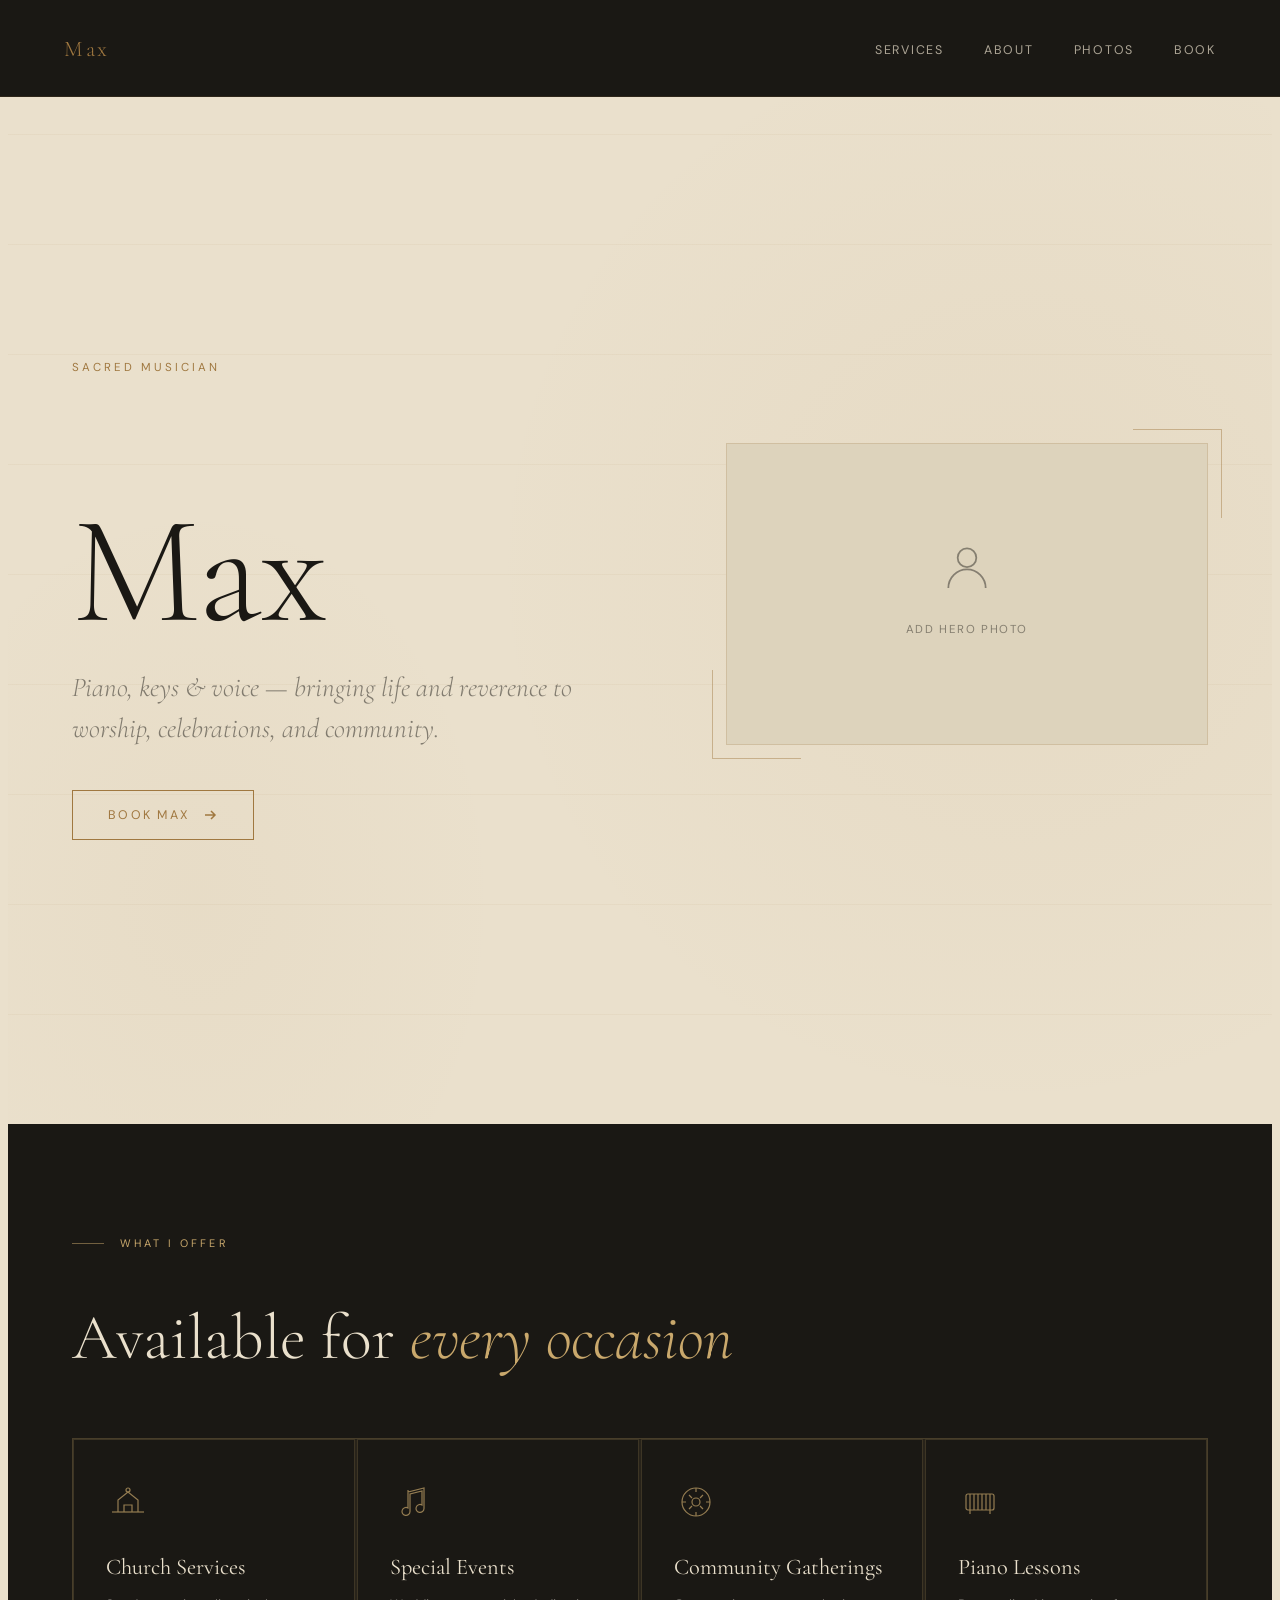
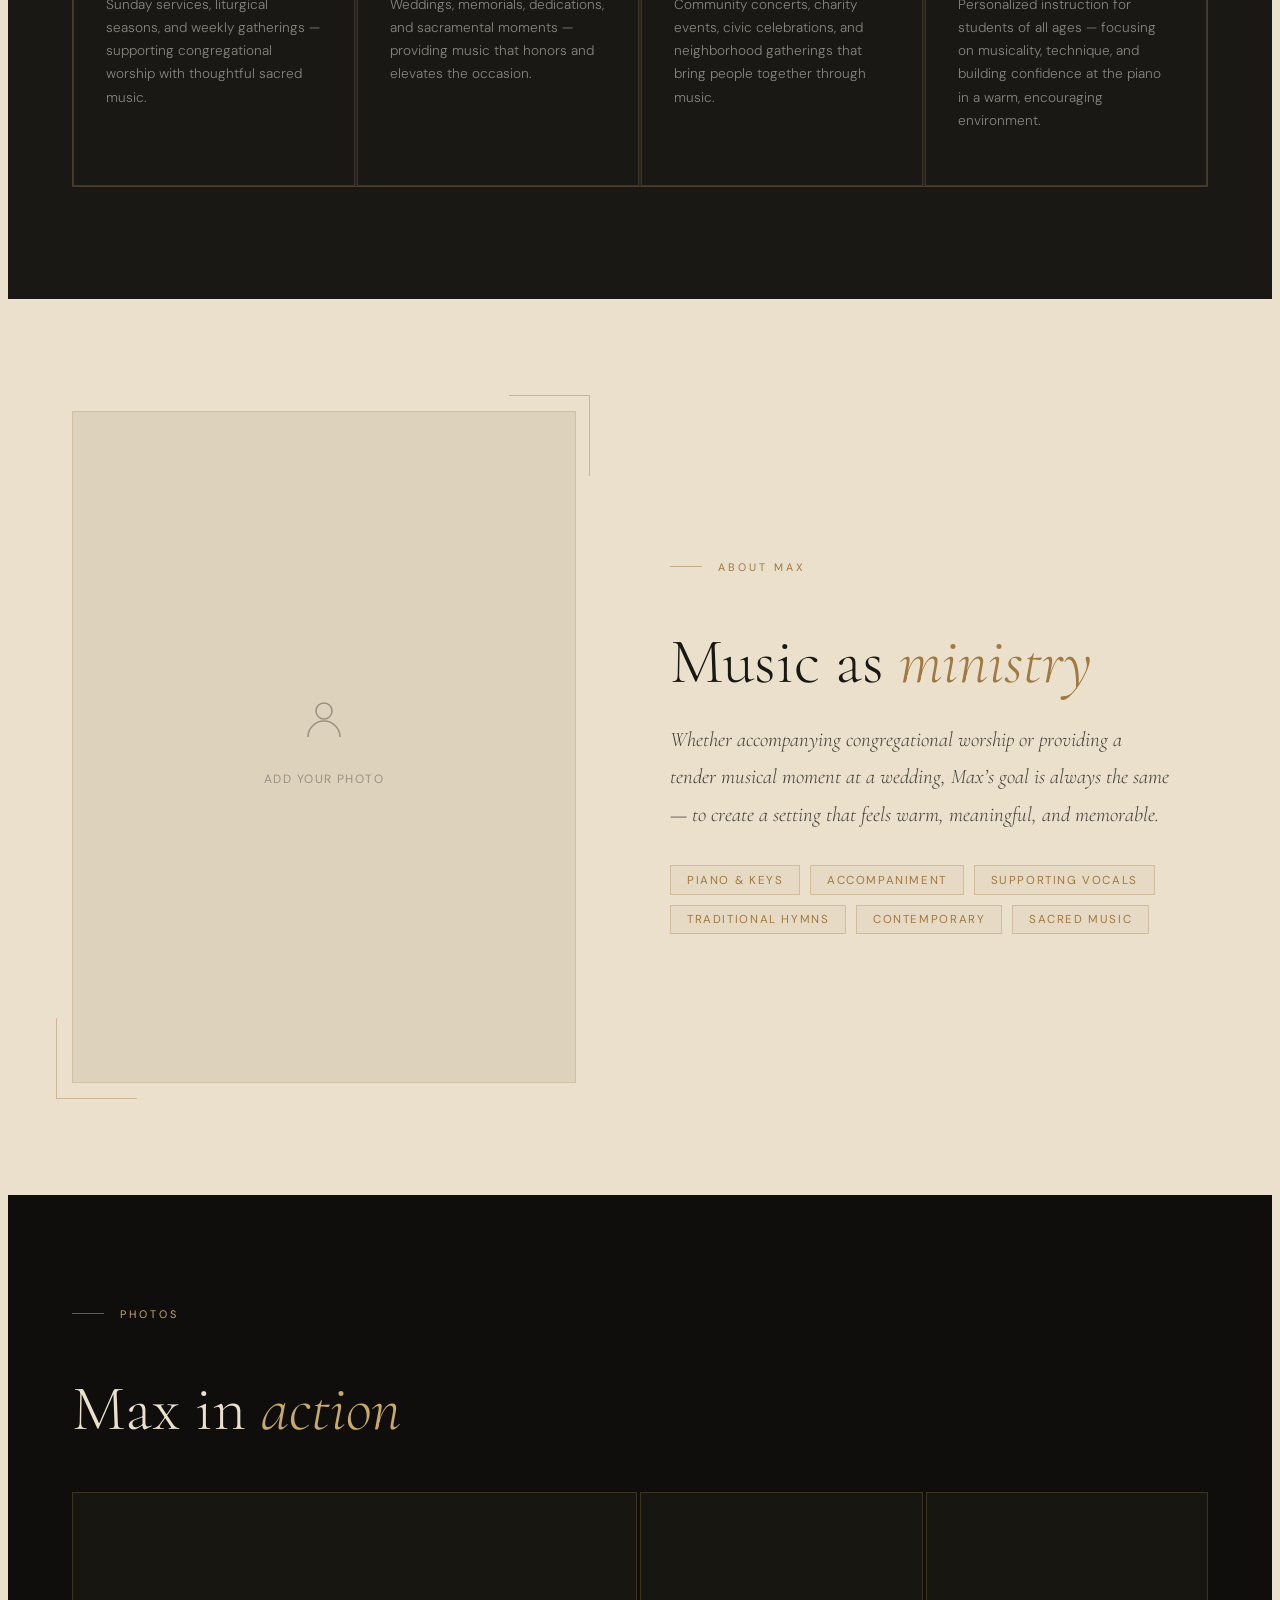
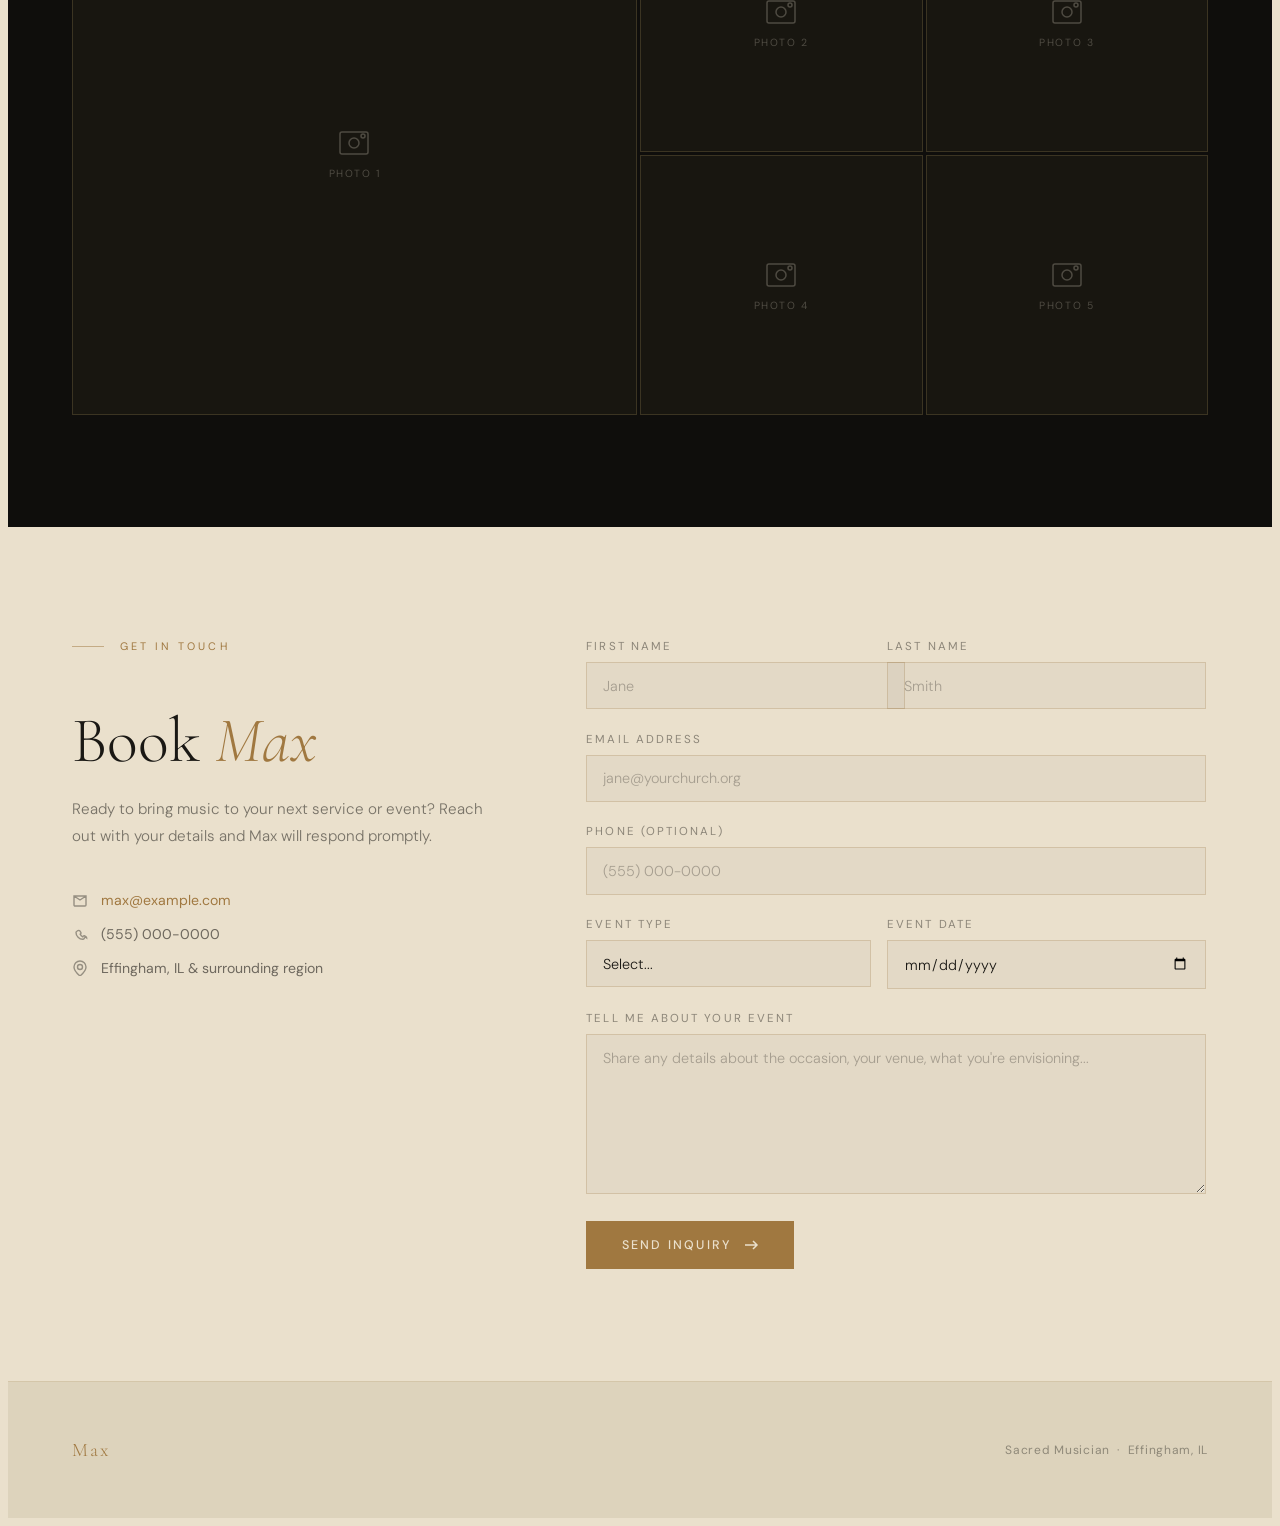
==== index.html @ 494a691d "Added the Piano Lessons section" ====
<!DOCTYPE html>
<html lang="en">
<head>
<meta charset="UTF-8">
<meta name="viewport" content="width=device-width, initial-scale=1.0">
<title>Max — Sacred Musician</title>
<link href="https://fonts.googleapis.com/css2?family=Cormorant+Garamond:ital,wght@0,300;0,400;0,600;1,300;1,400&family=DM+Sans:wght@300;400;500;700&display=swap" rel="stylesheet">
<link rel="stylesheet" href="style.css">
</head>
<body>

<nav>
  <div class="nav-inner">
    <a href="#hero" class="nav-logo">Max</a>

    <button class="nav-toggle" aria-label="Open menu" aria-expanded="false" aria-controls="mobile-menu">
      <span></span>
      <span></span>
      <span></span>
    </button>

    <ul class="nav-links">
      <li><a href="#services">Services</a></li>
      <li><a href="#about">About</a></li>
      <li><a href="#gallery">Photos</a></li>
      <li><a href="#contact">Book</a></li>
    </ul>

    <div class="mobile-menu" id="mobile-menu">
      <a href="#services">Services</a>
      <a href="#about">About</a>
      <a href="#gallery">Photos</a>
      <a href="#contact">Book</a>
    </div>
  </div>
</nav>

<section class="hero" id="hero">
  <div class="hero-bg"></div>
  <div class="hero-lines"></div>

  <div class="hero-inner">
    <div class="hero-content">
      <p class="hero-eyebrow">Sacred Musician</p>
      <h1 class="hero-name">Max</h1>
      <p class="hero-tagline">
        Piano, keys &amp; voice — bringing life and reverence to worship,
        celebrations, and community.
      </p>
      <a href="#contact" class="hero-cta">
        Book Max
        <svg width="16" height="16" viewBox="0 0 16 16" fill="none" stroke="currentColor" stroke-width="1.5">
          <path d="M3 8h10M9 4l4 4-4 4"/>
        </svg>
      </a>
    </div>

    <div class="hero-media">
      <div class="hero-photo-wrap">
        <div class="hero-photo">
          <!-- Replace with real image -->
          <!-- <img src="images/max-hero.jpg" alt="Max performing at piano"> -->
          <div class="hero-photo-placeholder">
            <svg viewBox="0 0 48 48" fill="none" stroke-width="1.5">
              <circle cx="24" cy="16" r="8"/>
              <path d="M8 42c0-8.837 7.163-16 16-16s16 7.163 16 16"/>
            </svg>
            <p>Add hero photo</p>
          </div>
        </div>
        <div class="hero-photo-accent"></div>
        <div class="hero-photo-accent-2"></div>
      </div>
    </div>
  </div>
</section>

<section class="services" id="services">
  <div class="section-label">What I Offer</div>
  <h2 class="section-title">Available for <em>every occasion</em></h2>
  <div class="services-grid">

    <div class="service-card">
      <svg class="service-icon" viewBox="0 0 44 44" fill="none" stroke="#C9A86C" stroke-width="1.2">
        <path d="M12 32V20l10-8 10 8v12"/>
        <path d="M18 32v-7h8v7"/>
        <path d="M6 32h32"/>
        <circle cx="22" cy="10" r="2"/>
      </svg>
      <div class="service-name">Church Services</div>
      <p class="service-desc">Sunday services, liturgical seasons, and weekly gatherings — supporting congregational worship with thoughtful sacred music.</p>
    </div>

    <div class="service-card">
      <svg class="service-icon" viewBox="0 0 44 44" fill="none" stroke="#C9A86C" stroke-width="1.2">
        <path d="M18 10v18a4 4 0 1 0 2 3.5V14l12-3v14a4 4 0 1 0 2 3.5V8l-16 4z"/>
      </svg>
      <div class="service-name">Special Events</div>
      <p class="service-desc">Weddings, memorials, dedications, and sacramental moments — providing music that honors and elevates the occasion.</p>
    </div>

    <div class="service-card">
      <svg class="service-icon" viewBox="0 0 44 44" fill="none" stroke="#C9A86C" stroke-width="1.2">
        <circle cx="22" cy="22" r="14"/>
        <path d="M22 8v4M22 32v4M8 22h4M32 22h4"/>
        <path d="M15 15l3 3M26 26l3 3M15 29l3-3M26 18l3-3"/>
        <circle cx="22" cy="22" r="4"/>
      </svg>
      <div class="service-name">Community Gatherings</div>
      <p class="service-desc">Community concerts, charity events, civic celebrations, and neighborhood gatherings that bring people together through music.</p>
    </div>

    <div class="service-card">
  <svg class="service-icon" viewBox="0 0 44 44" fill="none" stroke="#C9A86C" stroke-width="1.2">
    <!-- Piano body -->
    <rect x="8" y="14" width="28" height="16" rx="2"/>
    
    <!-- Keys -->
    <path d="M12 14v16M16 14v16M20 14v16M24 14v16M28 14v16M32 14v16"/>
    
    <!-- Legs -->
    <path d="M12 30v4M32 30v4"/>
  </svg>
  <div class="service-name">Piano Lessons</div>
  <p class="service-desc">
    Personalized instruction for students of all ages — focusing on musicality, technique, and building confidence at the piano in a warm, encouraging environment.
  </p>
</div>

  </div>
</section>

<section class="about" id="about">
  <div class="about-inner">
    <div class="about-photo-wrap">
      <div class="about-photo">
        <!-- <img src="images/max-about.jpg" alt="Max performing"> -->
        <div class="about-photo-placeholder">
          <svg viewBox="0 0 48 48" fill="none" stroke="currentColor" stroke-width="1.5">
            <circle cx="24" cy="16" r="8"/>
            <path d="M8 42c0-8.837 7.163-16 16-16s16 7.163 16 16"/>
          </svg>
          <p>Add your photo</p>
        </div>
      </div>
      <div class="about-accent"></div>
      <div class="about-accent-2"></div>
    </div>

    <div class="about-text">
      <div class="section-label">About Max</div>
      <h2 class="section-title">Music as <em>ministry</em></h2>
      <!-- <p>Whether accompanying congregational worship or providing a tender musical moment at a wedding, Max’s goal is always the same: to create a setting that feels warm, meaningful, and memorable.</p> -->
      <p>Whether accompanying congregational worship or providing a tender musical moment at a wedding, Max’s goal is always the same — to create a setting that feels warm, meaningful, and memorable.</p>

      <div class="skills-list">
        <span class="skill-tag">Piano &amp; Keys</span>
        <span class="skill-tag">Accompaniment</span>
        <span class="skill-tag">Supporting Vocals</span>
        <span class="skill-tag">Traditional Hymns</span>
        <span class="skill-tag">Contemporary</span>
        <span class="skill-tag">Sacred Music</span>
      </div>
    </div>
  </div>
</section>

<section class="gallery" id="gallery">
  <div class="section-label">Photos</div>
  <h2 class="section-title">Max in <em>action</em></h2>

  <div class="gallery-grid">
    <div class="gallery-item">
      <div class="gallery-placeholder">
        <svg viewBox="0 0 32 32" fill="none" stroke="currentColor" stroke-width="1.5">
          <rect x="2" y="5" width="28" height="22" rx="2"/>
          <circle cx="16" cy="16" r="5"/>
          <circle cx="25" cy="9" r="2"/>
        </svg>
        <span>Photo 1</span>
      </div>
    </div>

    <div class="gallery-item">
      <div class="gallery-placeholder">
        <svg viewBox="0 0 32 32" fill="none" stroke="currentColor" stroke-width="1.5">
          <rect x="2" y="5" width="28" height="22" rx="2"/>
          <circle cx="16" cy="16" r="5"/>
          <circle cx="25" cy="9" r="2"/>
        </svg>
        <span>Photo 2</span>
      </div>
    </div>

    <div class="gallery-item">
      <div class="gallery-placeholder">
        <svg viewBox="0 0 32 32" fill="none" stroke="currentColor" stroke-width="1.5">
          <rect x="2" y="5" width="28" height="22" rx="2"/>
          <circle cx="16" cy="16" r="5"/>
          <circle cx="25" cy="9" r="2"/>
        </svg>
        <span>Photo 3</span>
      </div>
    </div>

    <div class="gallery-item">
      <div class="gallery-placeholder">
        <svg viewBox="0 0 32 32" fill="none" stroke="currentColor" stroke-width="1.5">
          <rect x="2" y="5" width="28" height="22" rx="2"/>
          <circle cx="16" cy="16" r="5"/>
          <circle cx="25" cy="9" r="2"/>
        </svg>
        <span>Photo 4</span>
      </div>
    </div>

    <div class="gallery-item">
      <div class="gallery-placeholder">
        <svg viewBox="0 0 32 32" fill="none" stroke="currentColor" stroke-width="1.5">
          <rect x="2" y="5" width="28" height="22" rx="2"/>
          <circle cx="16" cy="16" r="5"/>
          <circle cx="25" cy="9" r="2"/>
        </svg>
        <span>Photo 5</span>
      </div>
    </div>
  </div>
</section>

<section class="contact" id="contact">
  <div class="contact-inner">
    <div class="contact-info">
      <div class="section-label">Get in Touch</div>
      <h2 class="section-title">Book <em>Max</em></h2>
      <p>Ready to bring music to your next service or event? Reach out with your details and Max will respond promptly.</p>

      <div class="contact-detail">
        <svg width="16" height="16" viewBox="0 0 16 16" fill="none" stroke="currentColor" stroke-width="1.4">
          <path d="M2 4l6 4 6-4M2 4h12v9a1 1 0 0 1-1 1H3a1 1 0 0 1-1-1V4z"/>
        </svg>
        <a href="mailto:max@example.com">max@example.com</a>
      </div>

      <div class="contact-detail">
        <svg width="16" height="16" viewBox="0 0 16 16" fill="none" stroke="currentColor" stroke-width="1.4">
          <path d="M13 10.5c0 .3-.07.6-.22.87l-.7 1.17a1.5 1.5 0 0 1-1.17.76c-3.54.2-7.07-3.33-6.87-6.87a1.5 1.5 0 0 1 .76-1.17l1.17-.7c.27-.15.57-.22.87-.22.4 0 .77.2 1 .53l1 1.5c.26.39.26.9 0 1.29L8.2 8.2c.5 1 1.6 2.1 2.6 2.6l.55-.65c.39-.46.9-.46 1.29-.2l1.5 1c.33.23.53.6.53 1v.05z"/>
        </svg>
        <span>(555) 000-0000</span>
      </div>

      <div class="contact-detail">
        <svg width="16" height="16" viewBox="0 0 16 16" fill="none" stroke="currentColor" stroke-width="1.4">
          <circle cx="8" cy="7" r="2.5"/>
          <path d="M8 1a6 6 0 0 1 6 6c0 4-6 9-6 9S2 11 2 7a6 6 0 0 1 6-6z"/>
        </svg>
        <span>Effingham, IL &amp; surrounding region</span>
      </div>
    </div>

    <form id="booking-form">
      <div class="form-row">
        <div class="form-group">
          <label for="fname">First name</label>
          <input type="text" id="fname" placeholder="Jane" required>
        </div>
        <div class="form-group">
          <label for="lname">Last name</label>
          <input type="text" id="lname" placeholder="Smith" required>
        </div>
      </div>

      <div class="form-group">
        <label for="email">Email address</label>
        <input type="email" id="email" placeholder="jane@yourchurch.org" required>
      </div>

      <div class="form-group">
        <label for="phone">Phone (optional)</label>
        <input type="tel" id="phone" placeholder="(555) 000-0000">
      </div>

      <div class="form-row">
        <div class="form-group">
          <label for="event-type">Event type</label>
          <select id="event-type">
            <option value="">Select...</option>
            <option>Church Service</option>
            <option>Wedding</option>
            <option>Memorial / Funeral</option>
            <option>Community Gathering</option>
            <option>Other</option>
          </select>
        </div>

        <div class="form-group">
          <label for="event-date">Event date</label>
          <input type="date" id="event-date">
        </div>
      </div>

      <div class="form-group">
        <label for="message">Tell me about your event</label>
        <textarea id="message" placeholder="Share any details about the occasion, your venue, what you're envisioning..."></textarea>
      </div>

      <button type="submit" class="form-submit">
        Send Inquiry
        <svg width="16" height="16" viewBox="0 0 16 16" fill="none" stroke="currentColor" stroke-width="1.5">
          <path d="M2 8h12M10 4l4 4-4 4"/>
        </svg>
      </button>

      <p id="form-success">✓ Your message was sent. Max will be in touch soon!</p>
    </form>
  </div>
</section>

<footer>
  <div class="footer-logo">Max</div>
  <p class="footer-copy">Sacred Musician &nbsp;·&nbsp; Effingham, IL</p>
</footer>

<script>
  const nav = document.querySelector('nav');
  const navToggle = document.querySelector('.nav-toggle');
  const mobileLinks = document.querySelectorAll('.mobile-menu a');

  navToggle.addEventListener('click', () => {
    nav.classList.toggle('menu-open');
    const expanded = nav.classList.contains('menu-open');
    navToggle.setAttribute('aria-expanded', expanded ? 'true' : 'false');
  });

  mobileLinks.forEach(link => {
    link.addEventListener('click', () => {
      nav.classList.remove('menu-open');
      navToggle.setAttribute('aria-expanded', 'false');
    });
  });

  document.addEventListener('click', (e) => {
    if (!nav.contains(e.target)) {
      nav.classList.remove('menu-open');
      navToggle.setAttribute('aria-expanded', 'false');
    }
  });

  document.getElementById('booking-form').addEventListener('submit', function(e) {
    e.preventDefault();
    document.getElementById('form-success').style.display = 'block';
    this.reset();
    setTimeout(() => {
      document.getElementById('form-success').style.display = 'none';
    }, 5000);
  });
</script>

</body>
</html>
---- style.css ----
<style>
  *, *::before, *::after { margin: 0; padding: 0; box-sizing: border-box; }

  :root {
    --cream: #EDE5D4;
    --warm-white: #EAE0CC;
    --charcoal: #1A1814;
    --deep: #0F0E0C;
    --gold: #C9A86C;
    --gold-dark: #A07840;
    --gold-light: #E4C98A;
    --muted: #6B6560;
    --border: rgba(201, 168, 108, 0.2);
    --font-serif: 'Cormorant Garamond', Georgia, serif;
    --font-sans: 'DM Sans', sans-serif;
  }

  html { scroll-behavior: smooth; }

  body {
    font-family: var(--font-sans);
    background: var(--warm-white);
    color: var(--charcoal);
    overflow-x: hidden;
  }

  img {
    display: block;
    max-width: 100%;
  }

  a {
    color: inherit;
  }

  /* ── NAV ── */
  nav {
    position: fixed;
    top: 0;
    left: 0;
    right: 0;
    z-index: 1000;
    background: var(--charcoal);
    backdrop-filter: blur(12px);
    border-bottom: 1px solid rgba(160,120,64,0.15);
  }

  .nav-inner {
    display: flex;
    justify-content: space-between;
    align-items: center;
    padding: 1.35rem 4rem;
    position: relative;
  }

  .nav-logo {
    font-family: var(--font-serif);
    font-size: 1.4rem;
    font-weight: 300;
    letter-spacing: 0.12em;
    color: var(--gold-dark);
    text-decoration: none;
  }

  .nav-links {
    display: flex;
    gap: 2.5rem;
    list-style: none;
  }

  .nav-links a {
    font-size: 0.78rem;
    font-weight: 400;
    letter-spacing: 0.14em;
    text-transform: uppercase;
    color: var(--warm-white);
    text-decoration: none;
    opacity: 0.7;
    transition: opacity 0.2s, color 0.2s;
  }

  .nav-links a:hover {
    opacity: 1;
    color: var(--gold-dark);
  }

  .nav-toggle {
    display: none;
    width: 46px;
    height: 46px;
    border: 1px solid rgba(160,120,64,0.25);
    background: transparent;
    cursor: pointer;
    align-items: center;
    justify-content: center;
    flex-direction: column;
    gap: 5px;
    padding: 0;
  }

  .nav-toggle span {
    display: block;
    width: 18px;
    height: 1.5px;
    background: var(--warm-white);
    transition: transform 0.25s ease, opacity 0.25s ease;
  }

  .mobile-menu {
    display: none;
    position: absolute;
    top: 100%;
    right: 4rem;
    min-width: 220px;
    background: var(--charcoal);
    border: 1px solid rgba(160,120,64,0.18);
    padding: 0.75rem 0;
    box-shadow: 0 20px 40px rgba(0,0,0,0.18);
  }

  .mobile-menu a {
    display: block;
    padding: 0.95rem 1.25rem;
    font-size: 0.78rem;
    letter-spacing: 0.14em;
    text-transform: uppercase;
    text-decoration: none;
    color: var(--warm-white);
    opacity: 0.82;
    transition: background 0.2s, color 0.2s, opacity 0.2s;
  }

  .mobile-menu a:hover {
    background: rgba(160,120,64,0.08);
    color: var(--gold-dark);
    opacity: 1;
  }

  nav.menu-open .mobile-menu {
    display: block;
  }

  nav.menu-open .nav-toggle span:nth-child(1) {
    transform: translateY(6.5px) rotate(45deg);
  }

  nav.menu-open .nav-toggle span:nth-child(2) {
    opacity: 0;
  }

  nav.menu-open .nav-toggle span:nth-child(3) {
    transform: translateY(-6.5px) rotate(-45deg);
  }

  /* ── HERO ── */
  .hero {
    min-height: 100vh;
    display: flex;
    align-items: center;
    padding: 8.5rem 4rem 5rem;
    position: relative;
    overflow: hidden;
    background: var(--warm-white);
  }

  .hero-bg {
    position: absolute;
    inset: 0;
    background:
      radial-gradient(ellipse 60% 70% at 80% 50%, rgba(160,120,64,0.06) 0%, transparent 70%),
      radial-gradient(ellipse 40% 60% at 15% 80%, rgba(160,120,64,0.04) 0%, transparent 60%);
  }

  .hero-lines {
    position: absolute;
    inset: 0;
    background-image: repeating-linear-gradient(
      0deg,
      transparent,
      transparent 109px,
      rgba(160,120,64,0.06) 109px,
      rgba(160,120,64,0.06) 110px
    );
    pointer-events: none;
  }

  .hero-inner {
    position: relative;
    z-index: 2;
    width: 100%;
    display: grid;
    grid-template-columns: minmax(0, 1.1fr) minmax(420px, 0.9fr);
    gap: 4rem;
    align-items: center;
  }

  .hero-content {
    max-width: 760px;
  }

  .hero-media {
    display: flex;
    justify-content: flex-end;
  }

  .hero-eyebrow {
    font-family: var(--font-sans);
    font-size: 0.72rem;
    letter-spacing: 0.26em;
    text-transform: uppercase;
    color: var(--gold-dark);
    margin-bottom: 1.8rem;
    opacity: 0;
    animation: fadeUp 0.8s ease 0.2s forwards;
  }

  .hero-name {
    font-family: var(--font-serif);
    font-size: clamp(5rem, 12vw, 11rem);
    font-weight: 300;
    line-height: 0.9;
    letter-spacing: -0.01em;
    color: var(--charcoal);
    margin-bottom: 1.5rem;
    opacity: 0;
    animation: fadeUp 0.9s ease 0.35s forwards;
  }

  .hero-tagline {
    font-family: var(--font-serif);
    font-size: clamp(1.1rem, 2.5vw, 1.7rem);
    font-weight: 300;
    font-style: italic;
    color: rgba(26, 24, 20, 0.5);
    max-width: 560px;
    line-height: 1.5;
    margin-bottom: 2.5rem;
    opacity: 0;
    animation: fadeUp 0.9s ease 0.5s forwards;
  }

  .hero-cta {
    display: inline-flex;
    align-items: center;
    gap: 0.75rem;
    padding: 1rem 2.2rem;
    border: 1px solid var(--gold-dark);
    color: var(--gold-dark);
    text-decoration: none;
    font-size: 0.78rem;
    letter-spacing: 0.18em;
    text-transform: uppercase;
    font-weight: 400;
    transition: background 0.3s, color 0.3s;
    opacity: 0;
    animation: fadeUp 0.9s ease 0.65s forwards;
  }

  .hero-cta:hover {
    background: var(--gold-dark);
    color: var(--warm-white);
  }

  .hero-cta svg {
    transition: transform 0.3s;
  }

  .hero-cta:hover svg {
    transform: translateX(4px);
  }

  .hero-photo-wrap {
    width: 100%;
    max-width: 560px;
    position: relative;
  }

  .hero-photo {
    aspect-ratio: 16 / 10;
    background: #DDD3BC;
    border: 1px solid rgba(160,120,64,0.22);
    overflow: hidden;
    position: relative;
  }

  .hero-photo img {
    width: 100%;
    height: 100%;
    object-fit: cover;
  }

  .hero-photo-placeholder {
    width: 100%;
    height: 100%;
    display: flex;
    flex-direction: column;
    align-items: center;
    justify-content: center;
    gap: 1rem;
    color: rgba(26,24,20,0.45);
  }

  .hero-photo-placeholder svg {
    width: 56px;
    height: 56px;
    stroke: currentColor;
  }

  .hero-photo-placeholder p {
    font-size: 0.72rem;
    letter-spacing: 0.14em;
    text-transform: uppercase;
  }

  .hero-photo-accent {
    position: absolute;
    top: -14px;
    right: -14px;
    width: 88px;
    height: 88px;
    border-top: 1px solid var(--gold-dark);
    border-right: 1px solid var(--gold-dark);
    opacity: 0.45;
  }

  .hero-photo-accent-2 {
    position: absolute;
    bottom: -14px;
    left: -14px;
    width: 88px;
    height: 88px;
    border-bottom: 1px solid var(--gold-dark);
    border-left: 1px solid var(--gold-dark);
    opacity: 0.45;
  }

  /* ── SECTION SHARED ── */
  section {
    padding: 7rem 4rem;
  }

  .section-label {
    font-size: 0.68rem;
    letter-spacing: 0.28em;
    text-transform: uppercase;
    color: var(--gold);
    margin-bottom: 1.2rem;
    display: flex;
    align-items: center;
    gap: 1rem;
  }

  .section-label::before {
    content: '';
    display: block;
    width: 32px;
    height: 1px;
    background: var(--gold);
    opacity: 0.5;
  }

  .section-title {
    font-family: var(--font-serif);
    font-size: clamp(2.4rem, 5vw, 4rem);
    font-weight: 300;
    line-height: 1.1;
    color: var(--warm-white);
    margin-bottom: 1.5rem;
  }

  .section-title em {
    font-style: italic;
    color: var(--gold);
  }

  /* ── SERVICES ── */
  .services {
    background: var(--charcoal);
  }

  .services .section-label { color: var(--gold); }
  .services .section-label::before { background: var(--gold); }
  .services .section-title { color: var(--warm-white); }
  .services .section-title em { color: var(--gold); }

  .services-grid {
    display: grid;
    grid-template-columns: repeat(auto-fit, minmax(220px, 1fr));
    gap: 1.5px;
    margin-top: 4rem;
    border: 1.5px solid var(--border);
    background: rgba(201,168,108,0.08);
  }

  .service-card {
    padding: 2.5rem 2rem;
    background: var(--charcoal);
    border: 1.5px solid var(--border);
    position: relative;
    overflow: hidden;
    transition: background 0.3s;
    cursor: default;
  }

  .service-card::before {
    content: '';
    position: absolute;
    bottom: 0;
    left: 0;
    right: 0;
    height: 2px;
    background: var(--gold);
    transform: scaleX(0);
    transition: transform 0.4s ease;
    transform-origin: left;
  }

  .service-card:hover {
    background: rgba(201,168,108,0.05);
  }

  .service-card:hover::before {
    transform: scaleX(1);
  }

  .service-icon {
    width: 44px;
    height: 44px;
    margin-bottom: 1.5rem;
    opacity: 0.7;
  }

  .service-card .service-icon {
    stroke: var(--gold) !important;
  }

  .service-name {
    font-family: var(--font-serif);
    font-size: 1.4rem;
    font-weight: 400;
    color: var(--warm-white);
    margin-bottom: 0.75rem;
  }

  .service-desc {
    font-size: 0.85rem;
    line-height: 1.7;
    color: rgba(245,240,232,0.5);
    font-weight: 300;
  }

  /* ── ABOUT ── */
  .about {
    background: var(--warm-white);
  }

  .about .section-label { color: var(--gold-dark); }
  .about .section-label::before { background: var(--gold-dark); }
  .about .section-title { color: var(--charcoal); }
  .about .section-title em { color: var(--gold-dark); }

  .about-inner {
    display: grid;
    grid-template-columns: 1fr 1fr;
    gap: 6rem;
    align-items: center;
    max-width: 1100px;
  }

  .about-photo-wrap {
    position: relative;
  }

  .about-photo {
    width: 100%;
    aspect-ratio: 3/4;
    background: #DDD3BC;
    border: 1px solid rgba(160,120,64,0.2);
    display: flex;
    align-items: center;
    justify-content: center;
    position: relative;
    overflow: hidden;
  }

  .about-photo-placeholder {
    display: flex;
    flex-direction: column;
    align-items: center;
    gap: 1rem;
    opacity: 0.35;
  }

  .about-photo-placeholder svg {
    width: 48px;
    height: 48px;
    stroke: var(--charcoal);
  }

  .about-photo-placeholder p {
    font-size: 0.75rem;
    letter-spacing: 0.12em;
    text-transform: uppercase;
    color: var(--charcoal);
  }

  .about-accent {
    position: absolute;
    top: -16px;
    right: -16px;
    width: 80px;
    height: 80px;
    border-top: 1px solid var(--gold-dark);
    border-right: 1px solid var(--gold-dark);
    opacity: 0.4;
  }

  .about-accent-2 {
    position: absolute;
    bottom: -16px;
    left: -16px;
    width: 80px;
    height: 80px;
    border-bottom: 1px solid var(--gold-dark);
    border-left: 1px solid var(--gold-dark);
    opacity: 0.4;
  }

  .about-text p {
    font-size: 1.05rem;
    line-height: 1.8;
    color: rgba(26,24,20,0.65);
    font-weight: 300;
    margin-bottom: 1.4rem;
  }

  .about-text p:first-of-type {
    font-family: var(--font-serif);
    font-size: 1.3rem;
    color: rgba(26,24,20,0.8);
    font-style: italic;
  }

  .skills-list {
    display: flex;
    flex-wrap: wrap;
    gap: 0.6rem;
    margin-top: 2rem;
  }

  .skill-tag {
    font-size: 0.72rem;
    letter-spacing: 0.14em;
    text-transform: uppercase;
    padding: 0.4rem 1rem;
    border: 1px solid rgba(160,120,64,0.3);
    color: var(--gold-dark);
    background: rgba(160,120,64,0.06);
  }

  /* ── GALLERY ── */
  .gallery {
    background: var(--deep);
  }

  .gallery .section-label { color: var(--gold); }
  .gallery .section-label::before { background: var(--gold); }
  .gallery .section-title { color: var(--warm-white); }
  .gallery .section-title em { color: var(--gold); }

  .gallery-grid {
    display: grid;
    grid-template-columns: 2fr 1fr 1fr;
    grid-template-rows: 260px 260px;
    gap: 3px;
    margin-top: 3rem;
  }

  .gallery-item {
    background: rgba(201,168,108,0.05);
    border: 1px solid var(--border);
    display: flex;
    align-items: center;
    justify-content: center;
    position: relative;
    overflow: hidden;
    transition: background 0.3s;
  }

  .gallery-item:hover {
    background: rgba(201,168,108,0.1);
  }

  .gallery-item:first-child {
    grid-row: 1 / 3;
  }

  .gallery-placeholder {
    display: flex;
    flex-direction: column;
    align-items: center;
    gap: 0.5rem;
    opacity: 0.25;
    color: var(--cream);
  }

  .gallery-placeholder svg {
    width: 32px;
    height: 32px;
    stroke: var(--cream);
  }

  .gallery-placeholder span {
    font-size: 0.65rem;
    letter-spacing: 0.15em;
    text-transform: uppercase;
    color: var(--cream);
  }

  /* ── CONTACT ── */
  .contact {
    background: var(--warm-white);
  }

  .contact .section-label { color: var(--gold-dark); }
  .contact .section-label::before { background: var(--gold-dark); }
  .contact .section-title { color: var(--charcoal); }
  .contact .section-title em { color: var(--gold-dark); }

  .contact-inner {
    display: grid;
    grid-template-columns: 1fr 1.4fr;
    gap: 6rem;
    max-width: 1100px;
  }

  .contact-info h2 {
    margin-bottom: 1.2rem;
  }

  .contact-info p {
    font-size: 0.95rem;
    line-height: 1.8;
    color: rgba(26,24,20,0.55);
    font-weight: 300;
    margin-bottom: 2.5rem;
  }

  .contact-detail {
    display: flex;
    align-items: center;
    gap: 0.8rem;
    margin-bottom: 1rem;
    font-size: 0.88rem;
    color: rgba(26,24,20,0.6);
  }

  .contact-detail svg {
    opacity: 0.4;
    flex-shrink: 0;
    stroke: var(--charcoal);
  }

  .contact-detail a {
    color: var(--gold-dark);
    text-decoration: none;
  }

  .contact-detail a:hover {
    text-decoration: underline;
  }

  .form-group {
    margin-bottom: 1.4rem;
  }

  .form-group label {
    display: block;
    font-size: 0.72rem;
    letter-spacing: 0.18em;
    text-transform: uppercase;
    color: rgba(26,24,20,0.45);
    margin-bottom: 0.5rem;
  }

  .form-group input,
  .form-group select,
  .form-group textarea {
    width: 100%;
    background: rgba(26,24,20,0.03);
    border: 1px solid rgba(160,120,64,0.25);
    color: var(--charcoal);
    padding: 0.85rem 1rem;
    font-family: var(--font-sans);
    font-size: 0.9rem;
    font-weight: 300;
    outline: none;
    transition: border-color 0.2s;
    appearance: none;
    border-radius: 0;
  }

  .form-group select option {
    background: var(--warm-white);
    color: var(--charcoal);
  }

  .form-group input::placeholder,
  .form-group textarea::placeholder {
    color: rgba(26,24,20,0.3);
  }

  .form-group input:focus,
  .form-group select:focus,
  .form-group textarea:focus {
    border-color: var(--gold-dark);
  }

  .form-group textarea {
    resize: vertical;
    min-height: 130px;
  }

  .form-row {
    display: grid;
    grid-template-columns: 1fr 1fr;
    gap: 1rem;
  }

  .form-submit {
    display: inline-flex;
    align-items: center;
    gap: 0.7rem;
    padding: 1rem 2.2rem;
    background: var(--gold-dark);
    color: var(--warm-white);
    border: none;
    font-family: var(--font-sans);
    font-size: 0.78rem;
    letter-spacing: 0.18em;
    text-transform: uppercase;
    font-weight: 500;
    cursor: pointer;
    transition: background 0.25s, transform 0.15s;
  }

  .form-submit:hover {
    background: var(--charcoal);
  }

  .form-submit:active {
    transform: scale(0.98);
  }

  #form-success {
    display: none;
    margin-top: 1rem;
    font-size: 0.85rem;
    color: var(--gold-dark);
    letter-spacing: 0.08em;
  }

  /* ── FOOTER ── */
  footer {
    padding: 3rem 4rem;
    border-top: 1px solid rgba(160,120,64,0.15);
    display: flex;
    justify-content: space-between;
    align-items: center;
    background: #DDD3BC;
  }

  .footer-logo {
    font-family: var(--font-serif);
    font-size: 1.2rem;
    font-weight: 300;
    color: var(--gold-dark);
    letter-spacing: 0.1em;
  }

  .footer-copy {
    font-size: 0.75rem;
    color: rgba(26,24,20,0.4);
    letter-spacing: 0.06em;
  }

  /* ── ANIMATIONS ── */
  @keyframes fadeUp {
    from { opacity: 0; transform: translateY(22px); }
    to { opacity: 1; transform: translateY(0); }
  }

  /* ── RESPONSIVE ── */
  @media (max-width: 900px) {
    .nav-inner {
      padding: 1.15rem 2rem;
    }

    .nav-links {
      gap: 1.5rem;
    }

    section {
      padding: 5rem 2rem;
    }

    .hero {
      padding: 7rem 2rem 4rem;
    }

    .hero-inner {
      grid-template-columns: 1fr;
      gap: 2.5rem;
    }

    .hero-media {
      justify-content: flex-start;
    }

    .hero-photo-wrap {
      max-width: 100%;
    }

    .hero-photo {
      aspect-ratio: 16 / 10;
    }

    .about-inner,
    .contact-inner {
      grid-template-columns: 1fr;
      gap: 3rem;
    }

    .gallery-grid {
      grid-template-columns: 1fr 1fr;
      grid-template-rows: auto;
    }

    .gallery-item:first-child {
      grid-row: auto;
    }

    .form-row {
      grid-template-columns: 1fr;
    }

    footer {
      flex-direction: column;
      gap: 1rem;
      text-align: center;
    }
  }

  @media (max-width: 700px) {
    .nav-links {
      display: none;
    }

    .nav-toggle {
      display: inline-flex;
    }

    .mobile-menu {
      right: 2rem;
      left: 2rem;
      min-width: auto;
    }
  }

  @media (max-width: 600px) {
    .nav-inner {
      padding: 1rem 1.25rem;
    }

    section {
      padding: 4.5rem 1.25rem;
    }

    .hero {
      padding: 7.5rem 1.25rem 3.5rem;
      min-height: auto;
    }

    .hero-name {
      font-size: clamp(3.8rem, 16vw, 5.5rem);
    }

    .hero-tagline {
      font-size: 1rem;
      margin-bottom: 2rem;
    }

    .hero-cta {
      width: 100%;
      justify-content: center;
    }

    .hero-photo {
      aspect-ratio: 3 / 2;
    }

    .gallery-grid {
      grid-template-columns: 1fr;
    }

    footer {
      padding: 2rem 1.25rem;
    }
  }
</style>
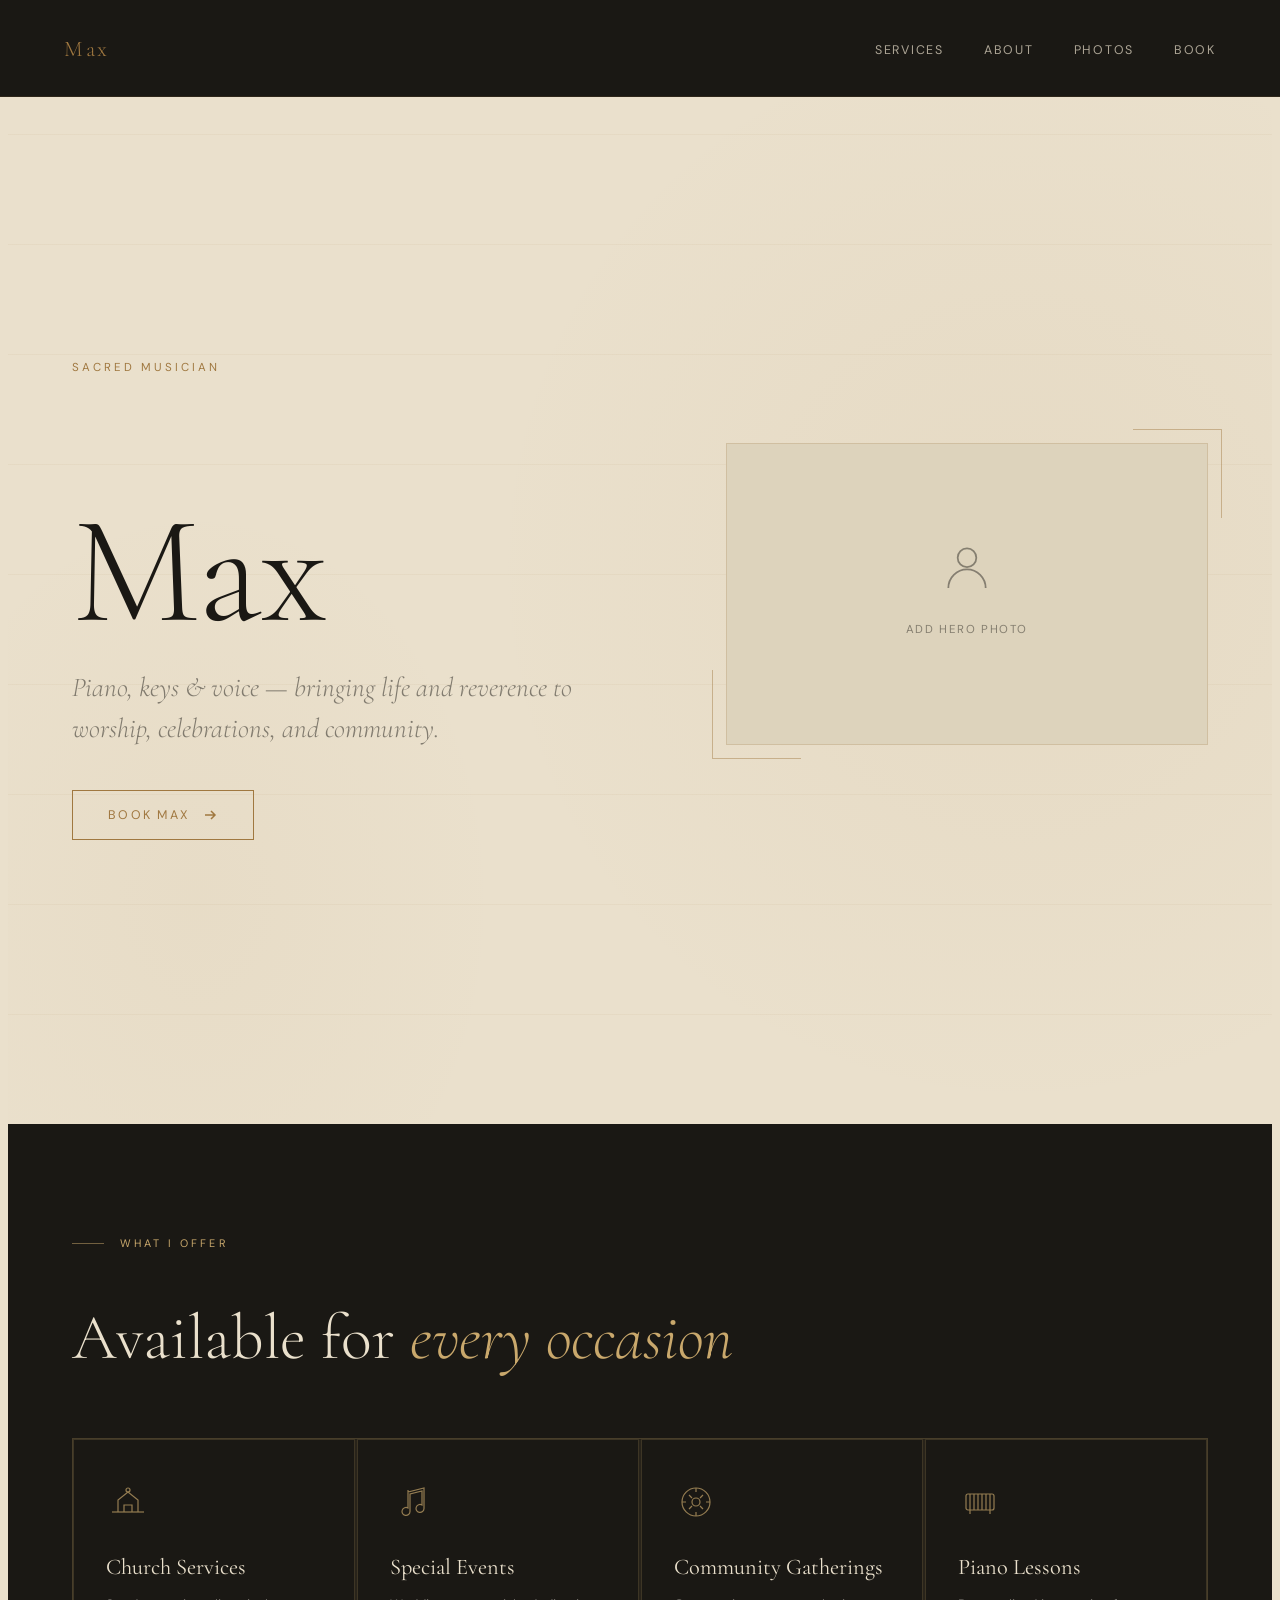
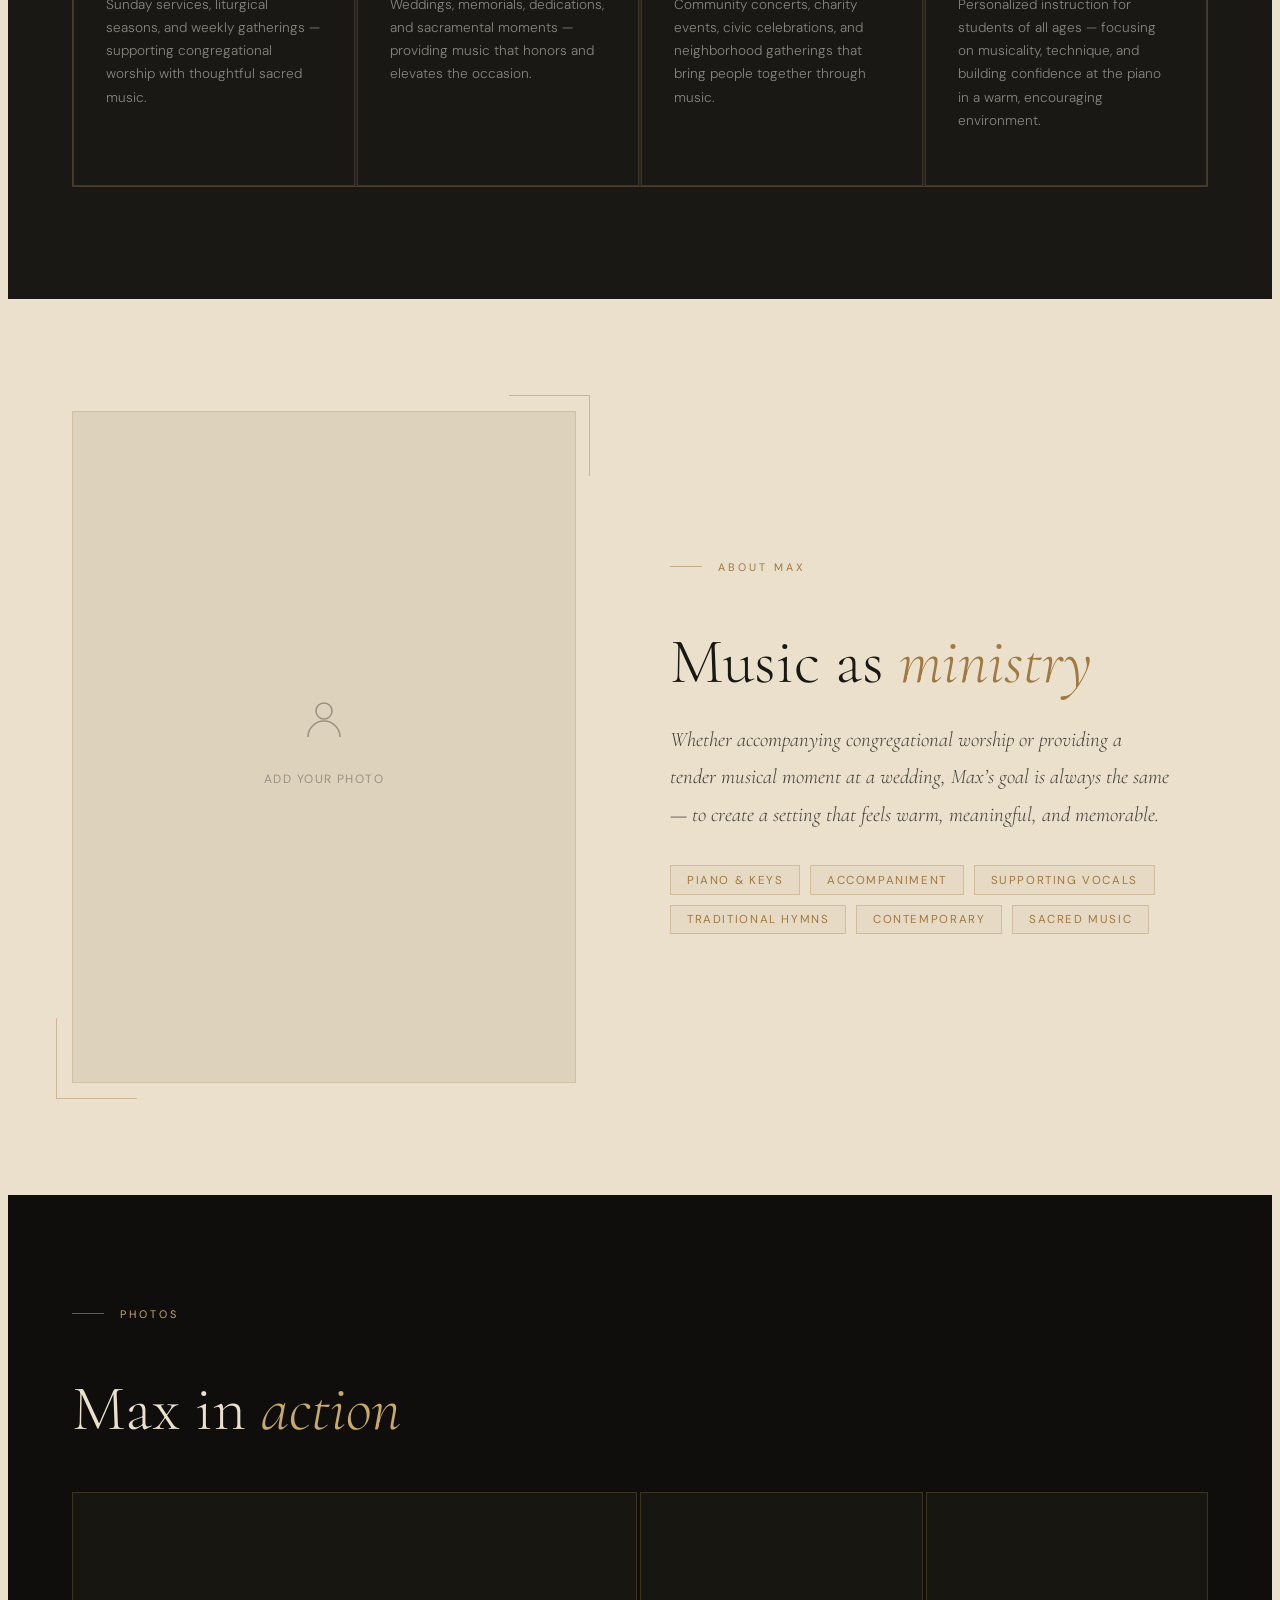
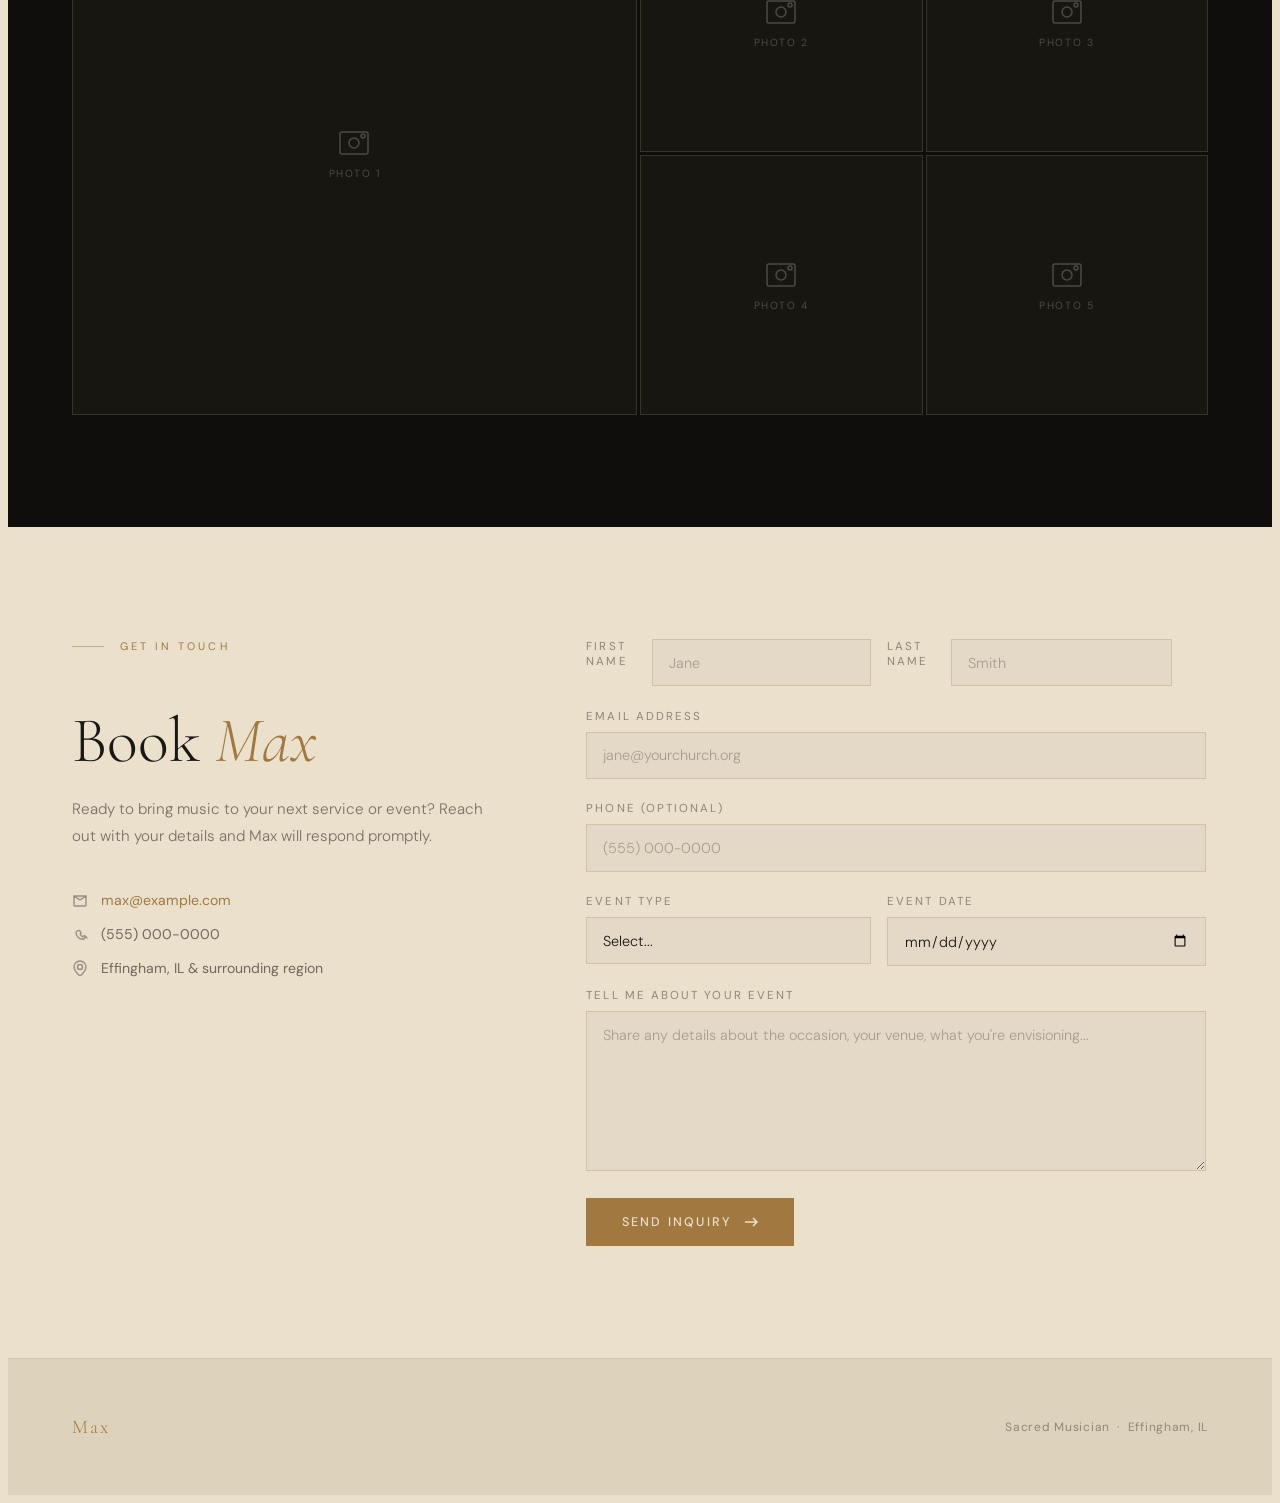
==== commit b4605e21: "added div <div class="name-row"> to names" ====
--- a/index.html
+++ b/index.html
@@ -260,12 +260,16 @@
     <form id="booking-form">
       <div class="form-row">
         <div class="form-group">
+          <div class="name-row">
           <label for="fname">First name</label>
           <input type="text" id="fname" placeholder="Jane" required>
+          </div>
         </div>
         <div class="form-group">
+          <div class="name-row">
           <label for="lname">Last name</label>
           <input type="text" id="lname" placeholder="Smith" required>
+          </div>
         </div>
       </div>
 
@@ -288,6 +292,7 @@
             <option>Wedding</option>
             <option>Memorial / Funeral</option>
             <option>Community Gathering</option>
+            <option>Piano Lessons</option>
             <option>Other</option>
           </select>
         </div>
--- a/style.css
+++ b/style.css
@@ -672,7 +672,7 @@
 
   .form-group {
     margin-bottom: 1.4rem;
-  }
+}
 
   .form-group label {
     display: block;
@@ -700,6 +700,19 @@
     border-radius: 0;
   }
 
+.name-row {
+ display: flex;
+  gap: 10px;
+}
+
+.name-row .fname {
+  flex: 1;   /* smaller */
+}
+
+.name-row .lname {
+  flex: 2;   /* bigger */
+}
+
   .form-group select option {
     background: var(--warm-white);
     color: var(--charcoal);
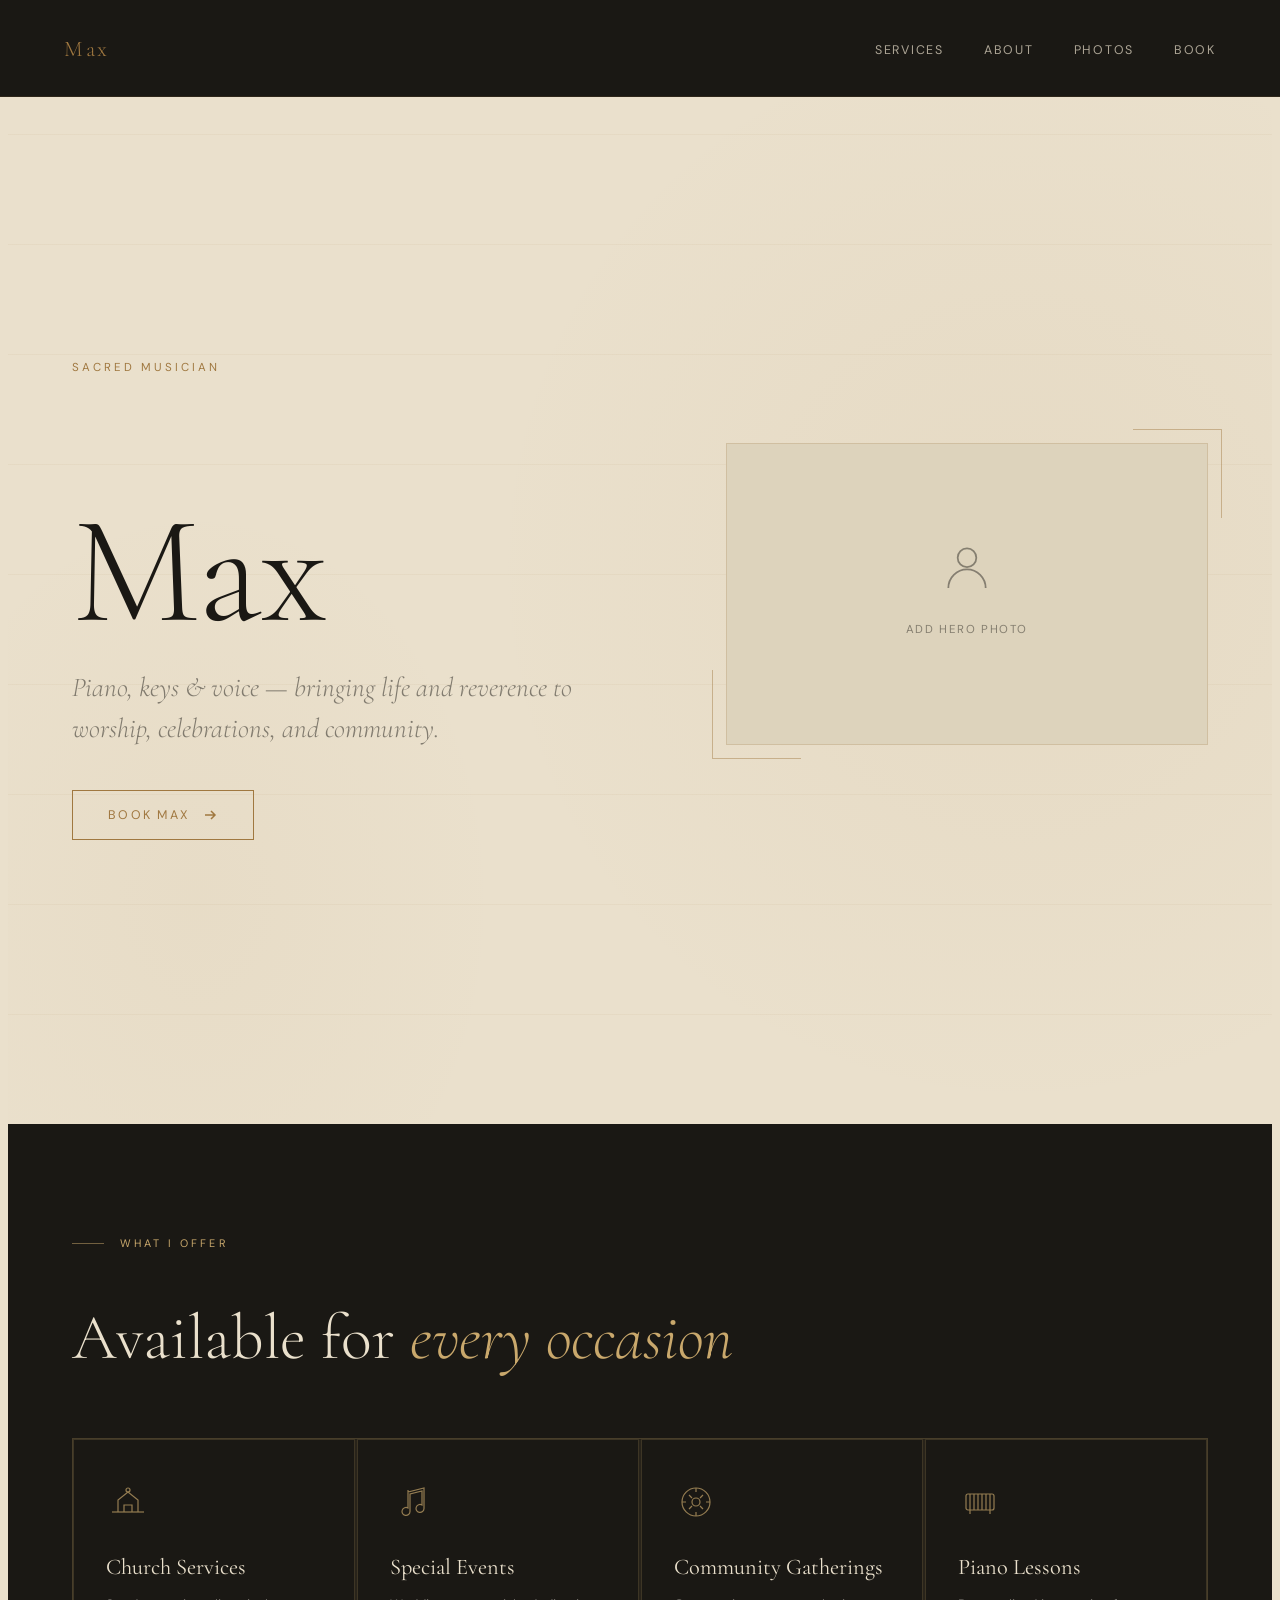
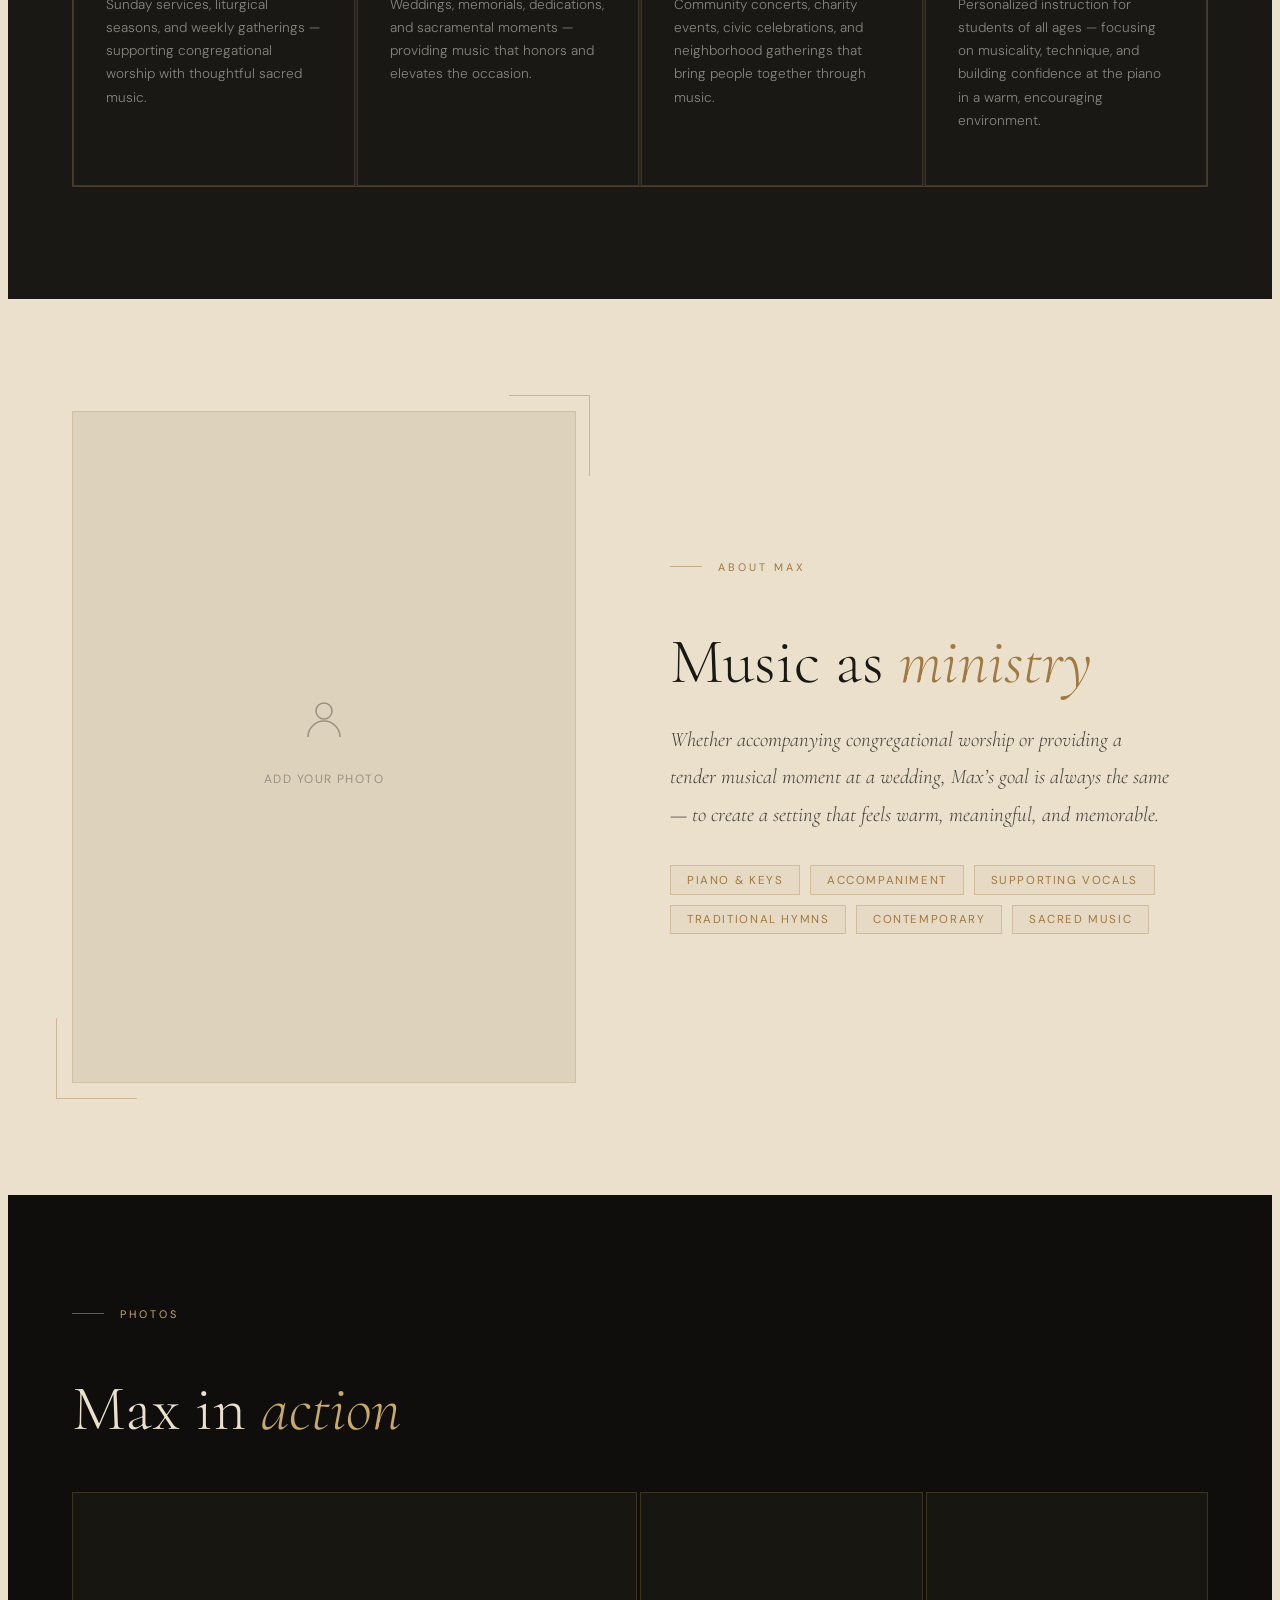
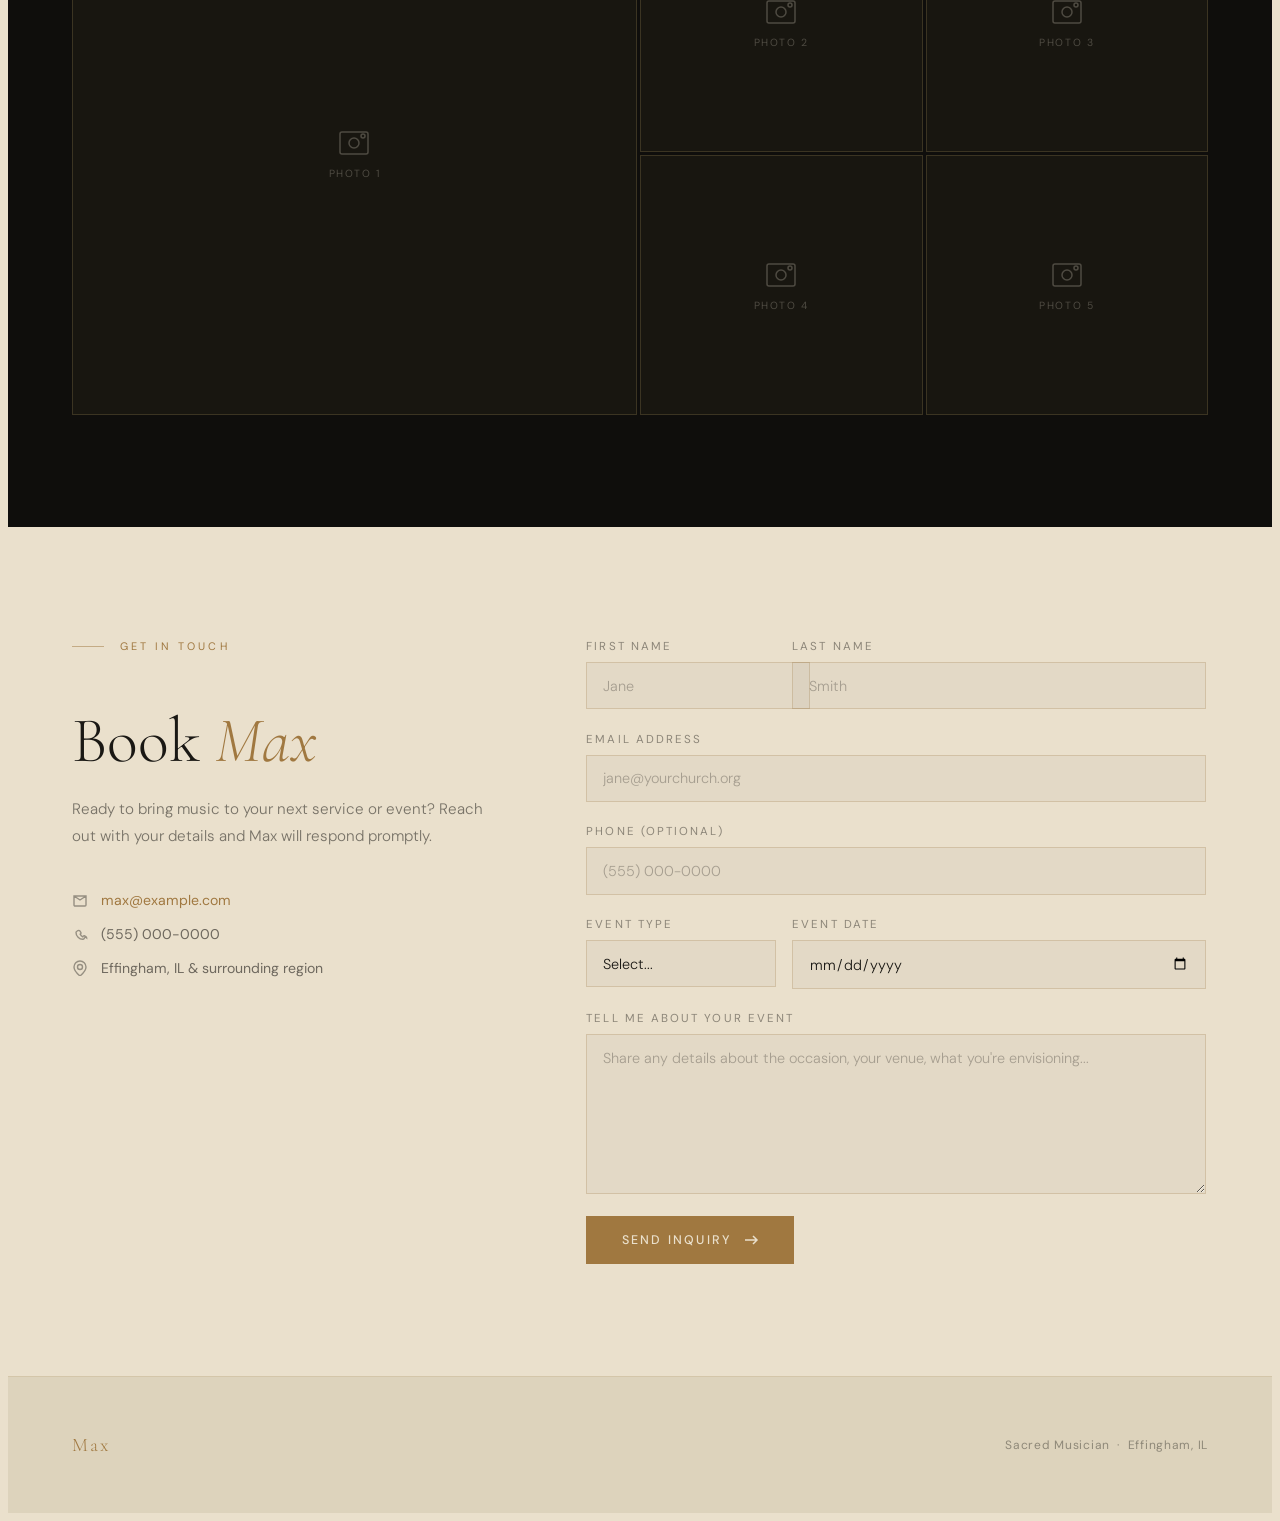
==== commit 886927bd: "Fixing form name issue" ====
--- a/index.html
+++ b/index.html
@@ -259,19 +259,16 @@
 
     <form id="booking-form">
       <div class="form-row">
-        <div class="form-group">
-          <div class="name-row">
-          <label for="fname">First name</label>
-          <input type="text" id="fname" placeholder="Jane" required>
-          </div>
-        </div>
-        <div class="form-group">
-          <div class="name-row">
-          <label for="lname">Last name</label>
-          <input type="text" id="lname" placeholder="Smith" required>
-          </div>
-        </div>
-      </div>
+  <div class="form-group">
+    <label for="fname">First name</label>
+    <input type="text" id="fname" placeholder="Jane" required>
+  </div>
+
+  <div class="form-group">
+    <label for="lname">Last name</label>
+    <input type="text" id="lname" placeholder="Smith" required>
+  </div>
+</div>
 
       <div class="form-group">
         <label for="email">Email address</label>
--- a/style.css
+++ b/style.css
@@ -672,6 +672,8 @@
 
   .form-group {
     margin-bottom: 1.4rem;
+   display: flex;
+  flex-direction: column;
 }
 
   .form-group label {
@@ -700,19 +702,6 @@
     border-radius: 0;
   }
 
-.name-row {
- display: flex;
-  gap: 10px;
-}
-
-.name-row .fname {
-  flex: 1;   /* smaller */
-}
-
-.name-row .lname {
-  flex: 2;   /* bigger */
-}
-
   .form-group select option {
     background: var(--warm-white);
     color: var(--charcoal);
@@ -735,10 +724,18 @@
   }
 
   .form-row {
-    display: grid;
+    display: flex;
     grid-template-columns: 1fr 1fr;
     gap: 1rem;
   }
+
+.form-group:first-child {
+  flex: 1;   /* First name smaller */
+}
+
+.form-group:last-child {
+  flex: 2;   /* Last name bigger */
+}
 
   .form-submit {
     display: inline-flex;
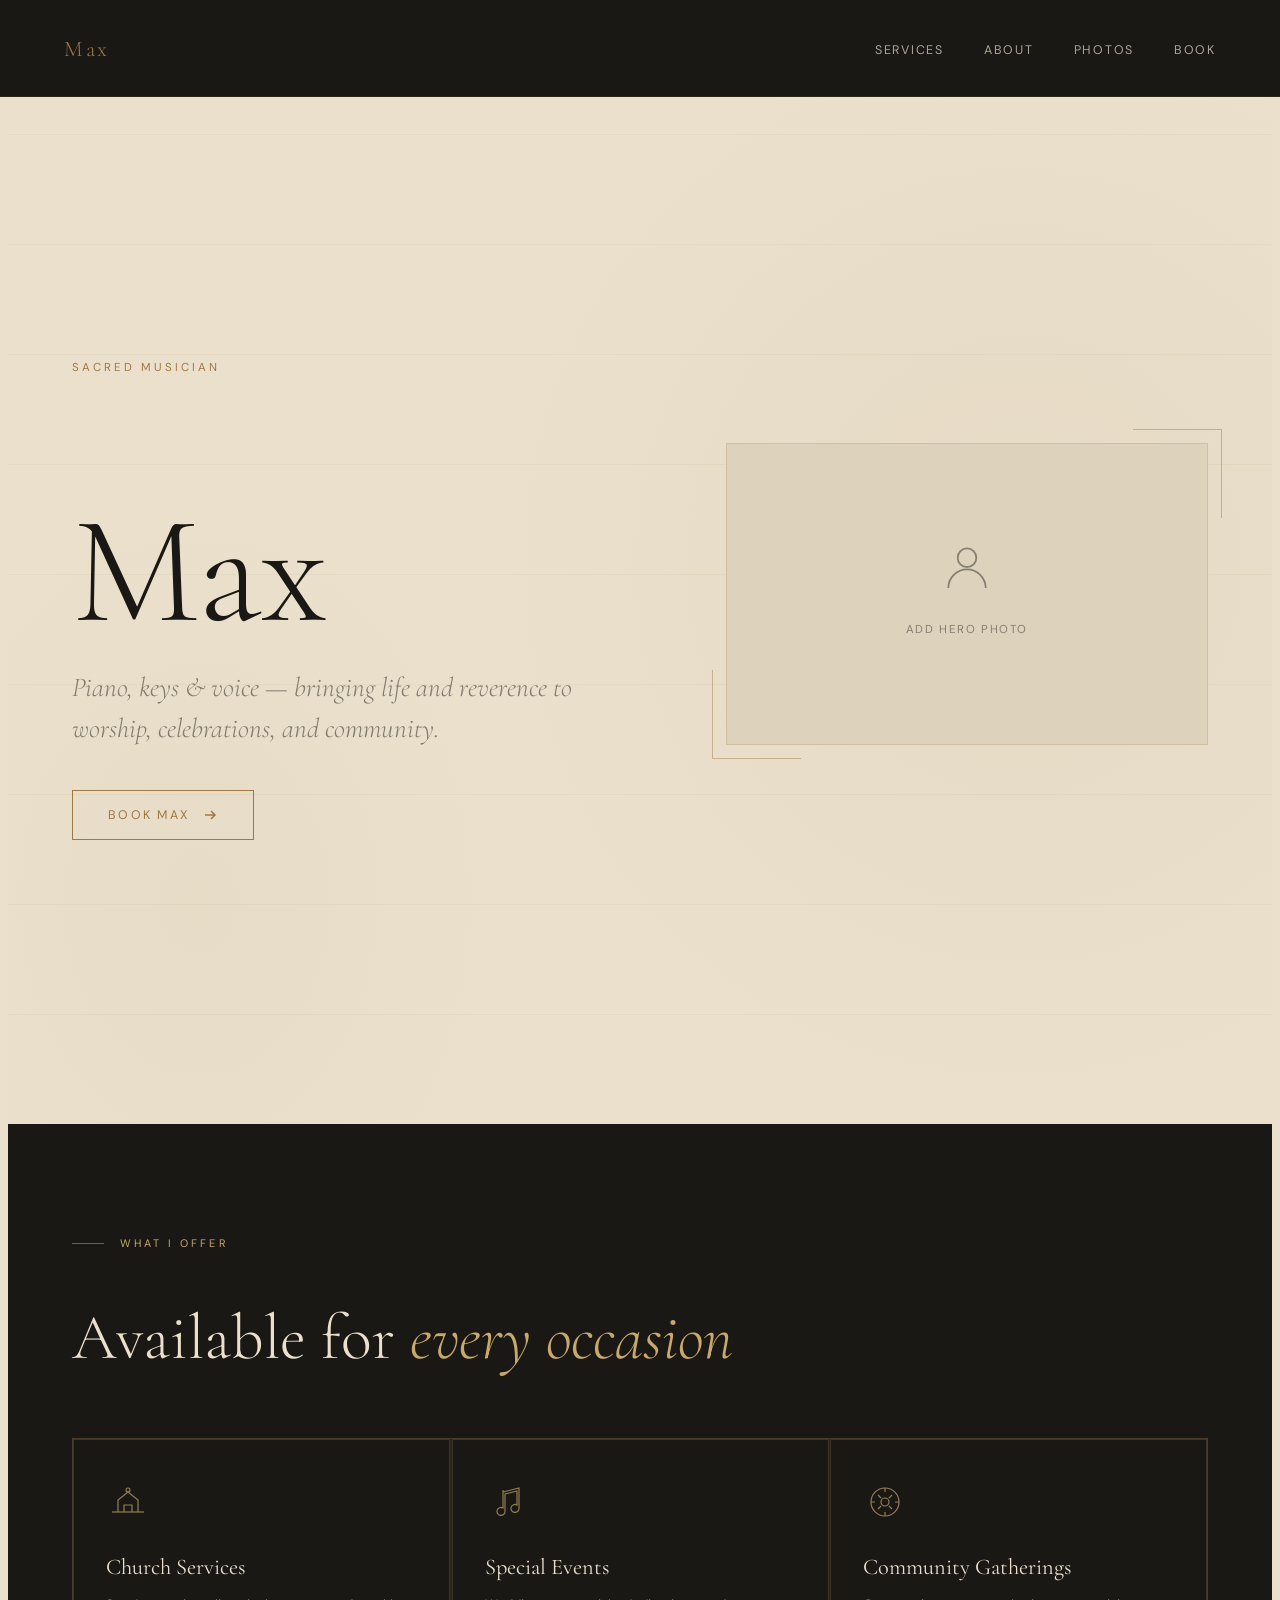
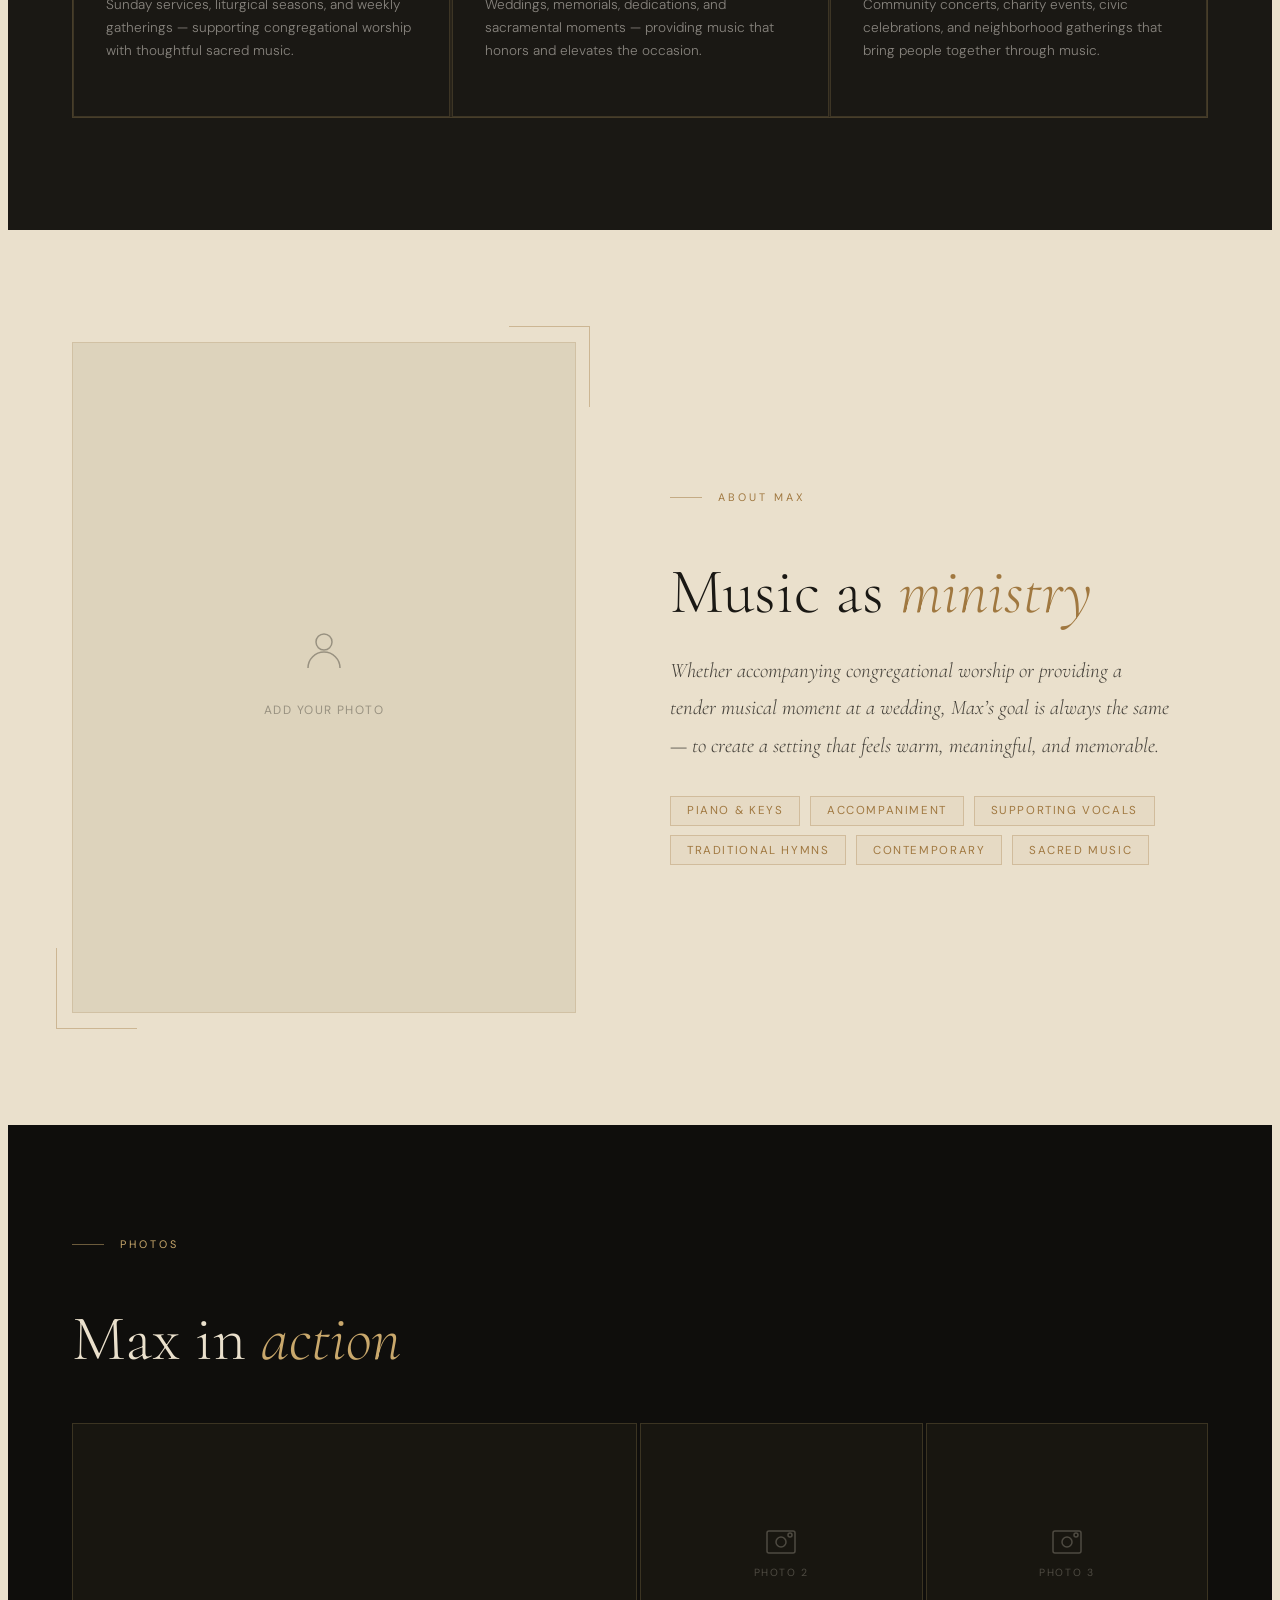
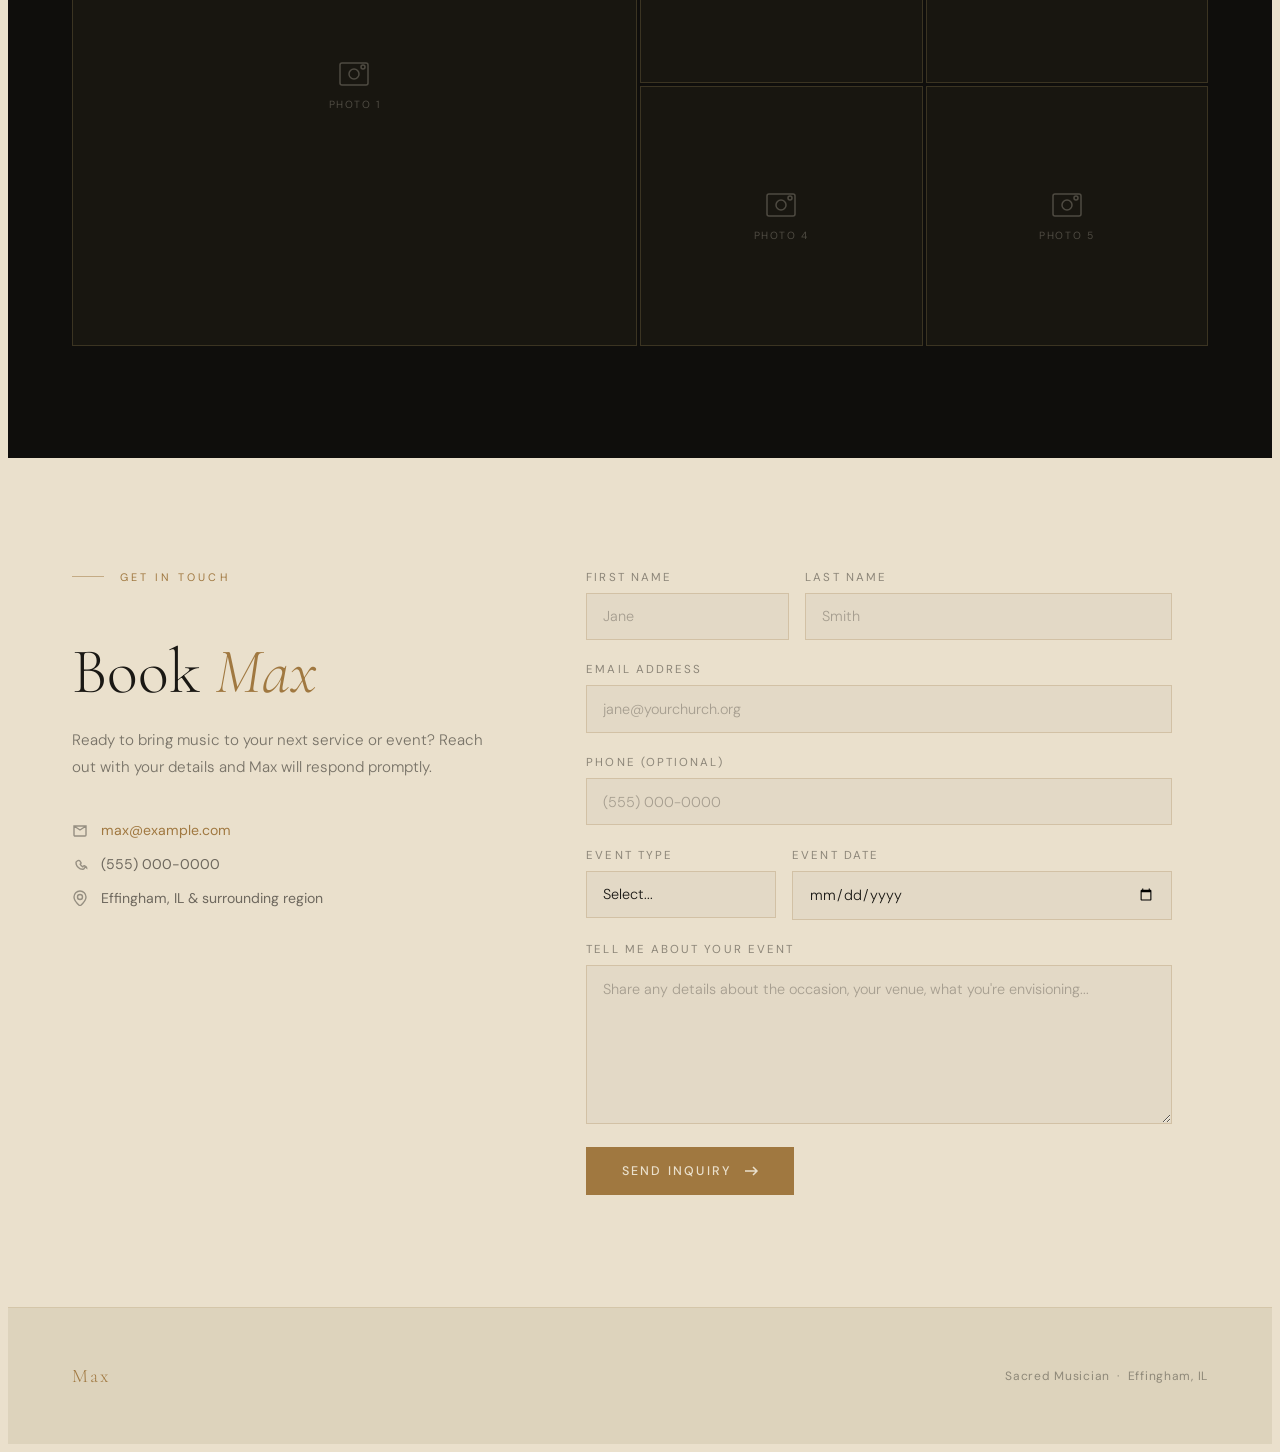
==== commit 17c40e33: "Initial HTML structure for Max's website" ====
--- a/index.html
+++ b/index.html
@@ -1,361 +1,342 @@
-<!DOCTYPE html>
-<html lang="en">
-<head>
-<meta charset="UTF-8">
-<meta name="viewport" content="width=device-width, initial-scale=1.0">
-<title>Max — Sacred Musician</title>
-<link href="https://fonts.googleapis.com/css2?family=Cormorant+Garamond:ital,wght@0,300;0,400;0,600;1,300;1,400&family=DM+Sans:wght@300;400;500;700&display=swap" rel="stylesheet">
-<link rel="stylesheet" href="style.css">
-</head>
-<body>
-
-<nav>
-  <div class="nav-inner">
-    <a href="#hero" class="nav-logo">Max</a>
-
-    <button class="nav-toggle" aria-label="Open menu" aria-expanded="false" aria-controls="mobile-menu">
-      <span></span>
-      <span></span>
-      <span></span>
-    </button>
-
-    <ul class="nav-links">
-      <li><a href="#services">Services</a></li>
-      <li><a href="#about">About</a></li>
-      <li><a href="#gallery">Photos</a></li>
-      <li><a href="#contact">Book</a></li>
-    </ul>
-
-    <div class="mobile-menu" id="mobile-menu">
-      <a href="#services">Services</a>
-      <a href="#about">About</a>
-      <a href="#gallery">Photos</a>
-      <a href="#contact">Book</a>
-    </div>
-  </div>
-</nav>
-
-<section class="hero" id="hero">
-  <div class="hero-bg"></div>
-  <div class="hero-lines"></div>
-
-  <div class="hero-inner">
-    <div class="hero-content">
-      <p class="hero-eyebrow">Sacred Musician</p>
-      <h1 class="hero-name">Max</h1>
-      <p class="hero-tagline">
-        Piano, keys &amp; voice — bringing life and reverence to worship,
-        celebrations, and community.
-      </p>
-      <a href="#contact" class="hero-cta">
-        Book Max
-        <svg width="16" height="16" viewBox="0 0 16 16" fill="none" stroke="currentColor" stroke-width="1.5">
-          <path d="M3 8h10M9 4l4 4-4 4"/>
-        </svg>
-      </a>
-    </div>
-
-    <div class="hero-media">
-      <div class="hero-photo-wrap">
-        <div class="hero-photo">
-          <!-- Replace with real image -->
-          <!-- <img src="images/max-hero.jpg" alt="Max performing at piano"> -->
-          <div class="hero-photo-placeholder">
-            <svg viewBox="0 0 48 48" fill="none" stroke-width="1.5">
-              <circle cx="24" cy="16" r="8"/>
-              <path d="M8 42c0-8.837 7.163-16 16-16s16 7.163 16 16"/>
-            </svg>
-            <p>Add hero photo</p>
-          </div>
-        </div>
-        <div class="hero-photo-accent"></div>
-        <div class="hero-photo-accent-2"></div>
-      </div>
-    </div>
-  </div>
-</section>
-
-<section class="services" id="services">
-  <div class="section-label">What I Offer</div>
-  <h2 class="section-title">Available for <em>every occasion</em></h2>
-  <div class="services-grid">
-
-    <div class="service-card">
-      <svg class="service-icon" viewBox="0 0 44 44" fill="none" stroke="#C9A86C" stroke-width="1.2">
-        <path d="M12 32V20l10-8 10 8v12"/>
-        <path d="M18 32v-7h8v7"/>
-        <path d="M6 32h32"/>
-        <circle cx="22" cy="10" r="2"/>
-      </svg>
-      <div class="service-name">Church Services</div>
-      <p class="service-desc">Sunday services, liturgical seasons, and weekly gatherings — supporting congregational worship with thoughtful sacred music.</p>
-    </div>
-
-    <div class="service-card">
-      <svg class="service-icon" viewBox="0 0 44 44" fill="none" stroke="#C9A86C" stroke-width="1.2">
-        <path d="M18 10v18a4 4 0 1 0 2 3.5V14l12-3v14a4 4 0 1 0 2 3.5V8l-16 4z"/>
-      </svg>
-      <div class="service-name">Special Events</div>
-      <p class="service-desc">Weddings, memorials, dedications, and sacramental moments — providing music that honors and elevates the occasion.</p>
-    </div>
-
-    <div class="service-card">
-      <svg class="service-icon" viewBox="0 0 44 44" fill="none" stroke="#C9A86C" stroke-width="1.2">
-        <circle cx="22" cy="22" r="14"/>
-        <path d="M22 8v4M22 32v4M8 22h4M32 22h4"/>
-        <path d="M15 15l3 3M26 26l3 3M15 29l3-3M26 18l3-3"/>
-        <circle cx="22" cy="22" r="4"/>
-      </svg>
-      <div class="service-name">Community Gatherings</div>
-      <p class="service-desc">Community concerts, charity events, civic celebrations, and neighborhood gatherings that bring people together through music.</p>
-    </div>
-
-    <div class="service-card">
-  <svg class="service-icon" viewBox="0 0 44 44" fill="none" stroke="#C9A86C" stroke-width="1.2">
-    <!-- Piano body -->
-    <rect x="8" y="14" width="28" height="16" rx="2"/>
-    
-    <!-- Keys -->
-    <path d="M12 14v16M16 14v16M20 14v16M24 14v16M28 14v16M32 14v16"/>
-    
-    <!-- Legs -->
-    <path d="M12 30v4M32 30v4"/>
-  </svg>
-  <div class="service-name">Piano Lessons</div>
-  <p class="service-desc">
-    Personalized instruction for students of all ages — focusing on musicality, technique, and building confidence at the piano in a warm, encouraging environment.
-  </p>
-</div>
-
-  </div>
-</section>
-
-<section class="about" id="about">
-  <div class="about-inner">
-    <div class="about-photo-wrap">
-      <div class="about-photo">
-        <!-- <img src="images/max-about.jpg" alt="Max performing"> -->
-        <div class="about-photo-placeholder">
-          <svg viewBox="0 0 48 48" fill="none" stroke="currentColor" stroke-width="1.5">
-            <circle cx="24" cy="16" r="8"/>
-            <path d="M8 42c0-8.837 7.163-16 16-16s16 7.163 16 16"/>
-          </svg>
-          <p>Add your photo</p>
-        </div>
-      </div>
-      <div class="about-accent"></div>
-      <div class="about-accent-2"></div>
-    </div>
-
-    <div class="about-text">
-      <div class="section-label">About Max</div>
-      <h2 class="section-title">Music as <em>ministry</em></h2>
-      <!-- <p>Whether accompanying congregational worship or providing a tender musical moment at a wedding, Max’s goal is always the same: to create a setting that feels warm, meaningful, and memorable.</p> -->
-      <p>Whether accompanying congregational worship or providing a tender musical moment at a wedding, Max’s goal is always the same — to create a setting that feels warm, meaningful, and memorable.</p>
-
-      <div class="skills-list">
-        <span class="skill-tag">Piano &amp; Keys</span>
-        <span class="skill-tag">Accompaniment</span>
-        <span class="skill-tag">Supporting Vocals</span>
-        <span class="skill-tag">Traditional Hymns</span>
-        <span class="skill-tag">Contemporary</span>
-        <span class="skill-tag">Sacred Music</span>
-      </div>
-    </div>
-  </div>
-</section>
-
-<section class="gallery" id="gallery">
-  <div class="section-label">Photos</div>
-  <h2 class="section-title">Max in <em>action</em></h2>
-
-  <div class="gallery-grid">
-    <div class="gallery-item">
-      <div class="gallery-placeholder">
-        <svg viewBox="0 0 32 32" fill="none" stroke="currentColor" stroke-width="1.5">
-          <rect x="2" y="5" width="28" height="22" rx="2"/>
-          <circle cx="16" cy="16" r="5"/>
-          <circle cx="25" cy="9" r="2"/>
-        </svg>
-        <span>Photo 1</span>
-      </div>
-    </div>
-
-    <div class="gallery-item">
-      <div class="gallery-placeholder">
-        <svg viewBox="0 0 32 32" fill="none" stroke="currentColor" stroke-width="1.5">
-          <rect x="2" y="5" width="28" height="22" rx="2"/>
-          <circle cx="16" cy="16" r="5"/>
-          <circle cx="25" cy="9" r="2"/>
-        </svg>
-        <span>Photo 2</span>
-      </div>
-    </div>
-
-    <div class="gallery-item">
-      <div class="gallery-placeholder">
-        <svg viewBox="0 0 32 32" fill="none" stroke="currentColor" stroke-width="1.5">
-          <rect x="2" y="5" width="28" height="22" rx="2"/>
-          <circle cx="16" cy="16" r="5"/>
-          <circle cx="25" cy="9" r="2"/>
-        </svg>
-        <span>Photo 3</span>
-      </div>
-    </div>
-
-    <div class="gallery-item">
-      <div class="gallery-placeholder">
-        <svg viewBox="0 0 32 32" fill="none" stroke="currentColor" stroke-width="1.5">
-          <rect x="2" y="5" width="28" height="22" rx="2"/>
-          <circle cx="16" cy="16" r="5"/>
-          <circle cx="25" cy="9" r="2"/>
-        </svg>
-        <span>Photo 4</span>
-      </div>
-    </div>
-
-    <div class="gallery-item">
-      <div class="gallery-placeholder">
-        <svg viewBox="0 0 32 32" fill="none" stroke="currentColor" stroke-width="1.5">
-          <rect x="2" y="5" width="28" height="22" rx="2"/>
-          <circle cx="16" cy="16" r="5"/>
-          <circle cx="25" cy="9" r="2"/>
-        </svg>
-        <span>Photo 5</span>
-      </div>
-    </div>
-  </div>
-</section>
-
-<section class="contact" id="contact">
-  <div class="contact-inner">
-    <div class="contact-info">
-      <div class="section-label">Get in Touch</div>
-      <h2 class="section-title">Book <em>Max</em></h2>
-      <p>Ready to bring music to your next service or event? Reach out with your details and Max will respond promptly.</p>
-
-      <div class="contact-detail">
-        <svg width="16" height="16" viewBox="0 0 16 16" fill="none" stroke="currentColor" stroke-width="1.4">
-          <path d="M2 4l6 4 6-4M2 4h12v9a1 1 0 0 1-1 1H3a1 1 0 0 1-1-1V4z"/>
-        </svg>
-        <a href="mailto:max@example.com">max@example.com</a>
-      </div>
-
-      <div class="contact-detail">
-        <svg width="16" height="16" viewBox="0 0 16 16" fill="none" stroke="currentColor" stroke-width="1.4">
-          <path d="M13 10.5c0 .3-.07.6-.22.87l-.7 1.17a1.5 1.5 0 0 1-1.17.76c-3.54.2-7.07-3.33-6.87-6.87a1.5 1.5 0 0 1 .76-1.17l1.17-.7c.27-.15.57-.22.87-.22.4 0 .77.2 1 .53l1 1.5c.26.39.26.9 0 1.29L8.2 8.2c.5 1 1.6 2.1 2.6 2.6l.55-.65c.39-.46.9-.46 1.29-.2l1.5 1c.33.23.53.6.53 1v.05z"/>
-        </svg>
-        <span>(555) 000-0000</span>
-      </div>
-
-      <div class="contact-detail">
-        <svg width="16" height="16" viewBox="0 0 16 16" fill="none" stroke="currentColor" stroke-width="1.4">
-          <circle cx="8" cy="7" r="2.5"/>
-          <path d="M8 1a6 6 0 0 1 6 6c0 4-6 9-6 9S2 11 2 7a6 6 0 0 1 6-6z"/>
-        </svg>
-        <span>Effingham, IL &amp; surrounding region</span>
-      </div>
-    </div>
-
-    <form id="booking-form">
-      <div class="form-row">
-  <div class="form-group">
-    <label for="fname">First name</label>
-    <input type="text" id="fname" placeholder="Jane" required>
-  </div>
-
-  <div class="form-group">
-    <label for="lname">Last name</label>
-    <input type="text" id="lname" placeholder="Smith" required>
-  </div>
-</div>
-
-      <div class="form-group">
-        <label for="email">Email address</label>
-        <input type="email" id="email" placeholder="jane@yourchurch.org" required>
-      </div>
-
-      <div class="form-group">
-        <label for="phone">Phone (optional)</label>
-        <input type="tel" id="phone" placeholder="(555) 000-0000">
-      </div>
-
-      <div class="form-row">
-        <div class="form-group">
-          <label for="event-type">Event type</label>
-          <select id="event-type">
-            <option value="">Select...</option>
-            <option>Church Service</option>
-            <option>Wedding</option>
-            <option>Memorial / Funeral</option>
-            <option>Community Gathering</option>
-            <option>Piano Lessons</option>
-            <option>Other</option>
-          </select>
-        </div>
-
-        <div class="form-group">
-          <label for="event-date">Event date</label>
-          <input type="date" id="event-date">
-        </div>
-      </div>
-
-      <div class="form-group">
-        <label for="message">Tell me about your event</label>
-        <textarea id="message" placeholder="Share any details about the occasion, your venue, what you're envisioning..."></textarea>
-      </div>
-
-      <button type="submit" class="form-submit">
-        Send Inquiry
-        <svg width="16" height="16" viewBox="0 0 16 16" fill="none" stroke="currentColor" stroke-width="1.5">
-          <path d="M2 8h12M10 4l4 4-4 4"/>
-        </svg>
-      </button>
-
-      <p id="form-success">✓ Your message was sent. Max will be in touch soon!</p>
-    </form>
-  </div>
-</section>
-
-<footer>
-  <div class="footer-logo">Max</div>
-  <p class="footer-copy">Sacred Musician &nbsp;·&nbsp; Effingham, IL</p>
-</footer>
-
-<script>
-  const nav = document.querySelector('nav');
-  const navToggle = document.querySelector('.nav-toggle');
-  const mobileLinks = document.querySelectorAll('.mobile-menu a');
-
-  navToggle.addEventListener('click', () => {
-    nav.classList.toggle('menu-open');
-    const expanded = nav.classList.contains('menu-open');
-    navToggle.setAttribute('aria-expanded', expanded ? 'true' : 'false');
-  });
-
-  mobileLinks.forEach(link => {
-    link.addEventListener('click', () => {
-      nav.classList.remove('menu-open');
-      navToggle.setAttribute('aria-expanded', 'false');
-    });
-  });
-
-  document.addEventListener('click', (e) => {
-    if (!nav.contains(e.target)) {
-      nav.classList.remove('menu-open');
-      navToggle.setAttribute('aria-expanded', 'false');
-    }
-  });
-
-  document.getElementById('booking-form').addEventListener('submit', function(e) {
-    e.preventDefault();
-    document.getElementById('form-success').style.display = 'block';
-    this.reset();
-    setTimeout(() => {
-      document.getElementById('form-success').style.display = 'none';
-    }, 5000);
-  });
-</script>
-
-</body>
-</html>
+<!DOCTYPE html>
+<html lang="en">
+<head>
+<meta charset="UTF-8">
+<meta name="viewport" content="width=device-width, initial-scale=1.0">
+<title>Max — Sacred Musician</title>
+<link href="https://fonts.googleapis.com/css2?family=Cormorant+Garamond:ital,wght@0,300;0,400;0,600;1,300;1,400&family=DM+Sans:wght@300;400;500;700&display=swap" rel="stylesheet">
+<link rel="stylesheet" href="style.css">
+</head>
+<body>
+
+<nav>
+  <div class="nav-inner">
+    <a href="#hero" class="nav-logo">Max</a>
+
+    <button class="nav-toggle" aria-label="Open menu" aria-expanded="false" aria-controls="mobile-menu">
+      <span></span>
+      <span></span>
+      <span></span>
+    </button>
+
+    <ul class="nav-links">
+      <li><a href="#services">Services</a></li>
+      <li><a href="#about">About</a></li>
+      <li><a href="#gallery">Photos</a></li>
+      <li><a href="#contact">Book</a></li>
+    </ul>
+
+    <div class="mobile-menu" id="mobile-menu">
+      <a href="#services">Services</a>
+      <a href="#about">About</a>
+      <a href="#gallery">Photos</a>
+      <a href="#contact">Book</a>
+    </div>
+  </div>
+</nav>
+
+<section class="hero" id="hero">
+  <div class="hero-bg"></div>
+  <div class="hero-lines"></div>
+
+  <div class="hero-inner">
+    <div class="hero-content">
+      <p class="hero-eyebrow">Sacred Musician</p>
+      <h1 class="hero-name">Max</h1>
+      <p class="hero-tagline">
+        Piano, keys &amp; voice — bringing life and reverence to worship,
+        celebrations, and community.
+      </p>
+      <a href="#contact" class="hero-cta">
+        Book Max
+        <svg width="16" height="16" viewBox="0 0 16 16" fill="none" stroke="currentColor" stroke-width="1.5">
+          <path d="M3 8h10M9 4l4 4-4 4"/>
+        </svg>
+      </a>
+    </div>
+
+    <div class="hero-media">
+      <div class="hero-photo-wrap">
+        <div class="hero-photo">
+          <!-- Replace with real image -->
+          <!-- <img src="images/max-hero.jpg" alt="Max performing at piano"> -->
+          <div class="hero-photo-placeholder">
+            <svg viewBox="0 0 48 48" fill="none" stroke-width="1.5">
+              <circle cx="24" cy="16" r="8"/>
+              <path d="M8 42c0-8.837 7.163-16 16-16s16 7.163 16 16"/>
+            </svg>
+            <p>Add hero photo</p>
+          </div>
+        </div>
+        <div class="hero-photo-accent"></div>
+        <div class="hero-photo-accent-2"></div>
+      </div>
+    </div>
+  </div>
+</section>
+
+<section class="services" id="services">
+  <div class="section-label">What I Offer</div>
+  <h2 class="section-title">Available for <em>every occasion</em></h2>
+  <div class="services-grid">
+
+    <div class="service-card">
+      <svg class="service-icon" viewBox="0 0 44 44" fill="none" stroke="#C9A86C" stroke-width="1.2">
+        <path d="M12 32V20l10-8 10 8v12"/>
+        <path d="M18 32v-7h8v7"/>
+        <path d="M6 32h32"/>
+        <circle cx="22" cy="10" r="2"/>
+      </svg>
+      <div class="service-name">Church Services</div>
+      <p class="service-desc">Sunday services, liturgical seasons, and weekly gatherings — supporting congregational worship with thoughtful sacred music.</p>
+    </div>
+
+    <div class="service-card">
+      <svg class="service-icon" viewBox="0 0 44 44" fill="none" stroke="#C9A86C" stroke-width="1.2">
+        <path d="M18 10v18a4 4 0 1 0 2 3.5V14l12-3v14a4 4 0 1 0 2 3.5V8l-16 4z"/>
+      </svg>
+      <div class="service-name">Special Events</div>
+      <p class="service-desc">Weddings, memorials, dedications, and sacramental moments — providing music that honors and elevates the occasion.</p>
+    </div>
+
+    <div class="service-card">
+      <svg class="service-icon" viewBox="0 0 44 44" fill="none" stroke="#C9A86C" stroke-width="1.2">
+        <circle cx="22" cy="22" r="14"/>
+        <path d="M22 8v4M22 32v4M8 22h4M32 22h4"/>
+        <path d="M15 15l3 3M26 26l3 3M15 29l3-3M26 18l3-3"/>
+        <circle cx="22" cy="22" r="4"/>
+      </svg>
+      <div class="service-name">Community Gatherings</div>
+      <p class="service-desc">Community concerts, charity events, civic celebrations, and neighborhood gatherings that bring people together through music.</p>
+    </div>
+
+  </div>
+</section>
+
+<section class="about" id="about">
+  <div class="about-inner">
+    <div class="about-photo-wrap">
+      <div class="about-photo">
+        <!-- <img src="images/max-about.jpg" alt="Max performing"> -->
+        <div class="about-photo-placeholder">
+          <svg viewBox="0 0 48 48" fill="none" stroke="currentColor" stroke-width="1.5">
+            <circle cx="24" cy="16" r="8"/>
+            <path d="M8 42c0-8.837 7.163-16 16-16s16 7.163 16 16"/>
+          </svg>
+          <p>Add your photo</p>
+        </div>
+      </div>
+      <div class="about-accent"></div>
+      <div class="about-accent-2"></div>
+    </div>
+
+    <div class="about-text">
+      <div class="section-label">About Max</div>
+      <h2 class="section-title">Music as <em>ministry</em></h2>
+      <!-- <p>Whether accompanying congregational worship or providing a tender musical moment at a wedding, Max’s goal is always the same: to create a setting that feels warm, meaningful, and memorable.</p> -->
+      <p>Whether accompanying congregational worship or providing a tender musical moment at a wedding, Max’s goal is always the same — to create a setting that feels warm, meaningful, and memorable.</p>
+
+      <div class="skills-list">
+        <span class="skill-tag">Piano &amp; Keys</span>
+        <span class="skill-tag">Accompaniment</span>
+        <span class="skill-tag">Supporting Vocals</span>
+        <span class="skill-tag">Traditional Hymns</span>
+        <span class="skill-tag">Contemporary</span>
+        <span class="skill-tag">Sacred Music</span>
+      </div>
+    </div>
+  </div>
+</section>
+
+<section class="gallery" id="gallery">
+  <div class="section-label">Photos</div>
+  <h2 class="section-title">Max in <em>action</em></h2>
+
+  <div class="gallery-grid">
+    <div class="gallery-item">
+      <div class="gallery-placeholder">
+        <svg viewBox="0 0 32 32" fill="none" stroke="currentColor" stroke-width="1.5">
+          <rect x="2" y="5" width="28" height="22" rx="2"/>
+          <circle cx="16" cy="16" r="5"/>
+          <circle cx="25" cy="9" r="2"/>
+        </svg>
+        <span>Photo 1</span>
+      </div>
+    </div>
+
+    <div class="gallery-item">
+      <div class="gallery-placeholder">
+        <svg viewBox="0 0 32 32" fill="none" stroke="currentColor" stroke-width="1.5">
+          <rect x="2" y="5" width="28" height="22" rx="2"/>
+          <circle cx="16" cy="16" r="5"/>
+          <circle cx="25" cy="9" r="2"/>
+        </svg>
+        <span>Photo 2</span>
+      </div>
+    </div>
+
+    <div class="gallery-item">
+      <div class="gallery-placeholder">
+        <svg viewBox="0 0 32 32" fill="none" stroke="currentColor" stroke-width="1.5">
+          <rect x="2" y="5" width="28" height="22" rx="2"/>
+          <circle cx="16" cy="16" r="5"/>
+          <circle cx="25" cy="9" r="2"/>
+        </svg>
+        <span>Photo 3</span>
+      </div>
+    </div>
+
+    <div class="gallery-item">
+      <div class="gallery-placeholder">
+        <svg viewBox="0 0 32 32" fill="none" stroke="currentColor" stroke-width="1.5">
+          <rect x="2" y="5" width="28" height="22" rx="2"/>
+          <circle cx="16" cy="16" r="5"/>
+          <circle cx="25" cy="9" r="2"/>
+        </svg>
+        <span>Photo 4</span>
+      </div>
+    </div>
+
+    <div class="gallery-item">
+      <div class="gallery-placeholder">
+        <svg viewBox="0 0 32 32" fill="none" stroke="currentColor" stroke-width="1.5">
+          <rect x="2" y="5" width="28" height="22" rx="2"/>
+          <circle cx="16" cy="16" r="5"/>
+          <circle cx="25" cy="9" r="2"/>
+        </svg>
+        <span>Photo 5</span>
+      </div>
+    </div>
+  </div>
+</section>
+
+<section class="contact" id="contact">
+  <div class="contact-inner">
+    <div class="contact-info">
+      <div class="section-label">Get in Touch</div>
+      <h2 class="section-title">Book <em>Max</em></h2>
+      <p>Ready to bring music to your next service or event? Reach out with your details and Max will respond promptly.</p>
+
+      <div class="contact-detail">
+        <svg width="16" height="16" viewBox="0 0 16 16" fill="none" stroke="currentColor" stroke-width="1.4">
+          <path d="M2 4l6 4 6-4M2 4h12v9a1 1 0 0 1-1 1H3a1 1 0 0 1-1-1V4z"/>
+        </svg>
+        <a href="mailto:max@example.com">max@example.com</a>
+      </div>
+
+      <div class="contact-detail">
+        <svg width="16" height="16" viewBox="0 0 16 16" fill="none" stroke="currentColor" stroke-width="1.4">
+          <path d="M13 10.5c0 .3-.07.6-.22.87l-.7 1.17a1.5 1.5 0 0 1-1.17.76c-3.54.2-7.07-3.33-6.87-6.87a1.5 1.5 0 0 1 .76-1.17l1.17-.7c.27-.15.57-.22.87-.22.4 0 .77.2 1 .53l1 1.5c.26.39.26.9 0 1.29L8.2 8.2c.5 1 1.6 2.1 2.6 2.6l.55-.65c.39-.46.9-.46 1.29-.2l1.5 1c.33.23.53.6.53 1v.05z"/>
+        </svg>
+        <span>(555) 000-0000</span>
+      </div>
+
+      <div class="contact-detail">
+        <svg width="16" height="16" viewBox="0 0 16 16" fill="none" stroke="currentColor" stroke-width="1.4">
+          <circle cx="8" cy="7" r="2.5"/>
+          <path d="M8 1a6 6 0 0 1 6 6c0 4-6 9-6 9S2 11 2 7a6 6 0 0 1 6-6z"/>
+        </svg>
+        <span>Effingham, IL &amp; surrounding region</span>
+      </div>
+    </div>
+
+    <form id="booking-form">
+      <div class="form-row">
+        <div class="form-group">
+          <label for="fname">First name</label>
+          <input type="text" id="fname" placeholder="Jane" required>
+        </div>
+        <div class="form-group">
+          <label for="lname">Last name</label>
+          <input type="text" id="lname" placeholder="Smith" required>
+        </div>
+      </div>
+
+      <div class="form-group">
+        <label for="email">Email address</label>
+        <input type="email" id="email" placeholder="jane@yourchurch.org" required>
+      </div>
+
+      <div class="form-group">
+        <label for="phone">Phone (optional)</label>
+        <input type="tel" id="phone" placeholder="(555) 000-0000">
+      </div>
+
+      <div class="form-row">
+        <div class="form-group">
+          <label for="event-type">Event type</label>
+          <select id="event-type">
+            <option value="">Select...</option>
+            <option>Church Service</option>
+            <option>Wedding</option>
+            <option>Memorial / Funeral</option>
+            <option>Community Gathering</option>
+            <option>Other</option>
+          </select>
+        </div>
+
+        <div class="form-group">
+          <label for="event-date">Event date</label>
+          <input type="date" id="event-date">
+        </div>
+      </div>
+
+      <div class="form-group">
+        <label for="message">Tell me about your event</label>
+        <textarea id="message" placeholder="Share any details about the occasion, your venue, what you're envisioning..."></textarea>
+      </div>
+
+      <button type="submit" class="form-submit">
+        Send Inquiry
+        <svg width="16" height="16" viewBox="0 0 16 16" fill="none" stroke="currentColor" stroke-width="1.5">
+          <path d="M2 8h12M10 4l4 4-4 4"/>
+        </svg>
+      </button>
+
+      <p id="form-success">✓ Your message was sent. Max will be in touch soon!</p>
+    </form>
+  </div>
+</section>
+
+<footer>
+  <div class="footer-logo">Max</div>
+  <p class="footer-copy">Sacred Musician &nbsp;·&nbsp; Effingham, IL</p>
+</footer>
+
+<script>
+  const nav = document.querySelector('nav');
+  const navToggle = document.querySelector('.nav-toggle');
+  const mobileLinks = document.querySelectorAll('.mobile-menu a');
+
+  navToggle.addEventListener('click', () => {
+    nav.classList.toggle('menu-open');
+    const expanded = nav.classList.contains('menu-open');
+    navToggle.setAttribute('aria-expanded', expanded ? 'true' : 'false');
+  });
+
+  mobileLinks.forEach(link => {
+    link.addEventListener('click', () => {
+      nav.classList.remove('menu-open');
+      navToggle.setAttribute('aria-expanded', 'false');
+    });
+  });
+
+  document.addEventListener('click', (e) => {
+    if (!nav.contains(e.target)) {
+      nav.classList.remove('menu-open');
+      navToggle.setAttribute('aria-expanded', 'false');
+    }
+  });
+
+  document.getElementById('booking-form').addEventListener('submit', function(e) {
+    e.preventDefault();
+    document.getElementById('form-success').style.display = 'block';
+    this.reset();
+    setTimeout(() => {
+      document.getElementById('form-success').style.display = 'none';
+    }, 5000);
+  });
+</script>
+
+</body>
+</html>
--- a/style.css
+++ b/style.css
@@ -688,7 +688,7 @@
   .form-group input,
   .form-group select,
   .form-group textarea {
-    width: 100%;
+    /* width: 100%; */
     background: rgba(26,24,20,0.03);
     border: 1px solid rgba(160,120,64,0.25);
     color: var(--charcoal);
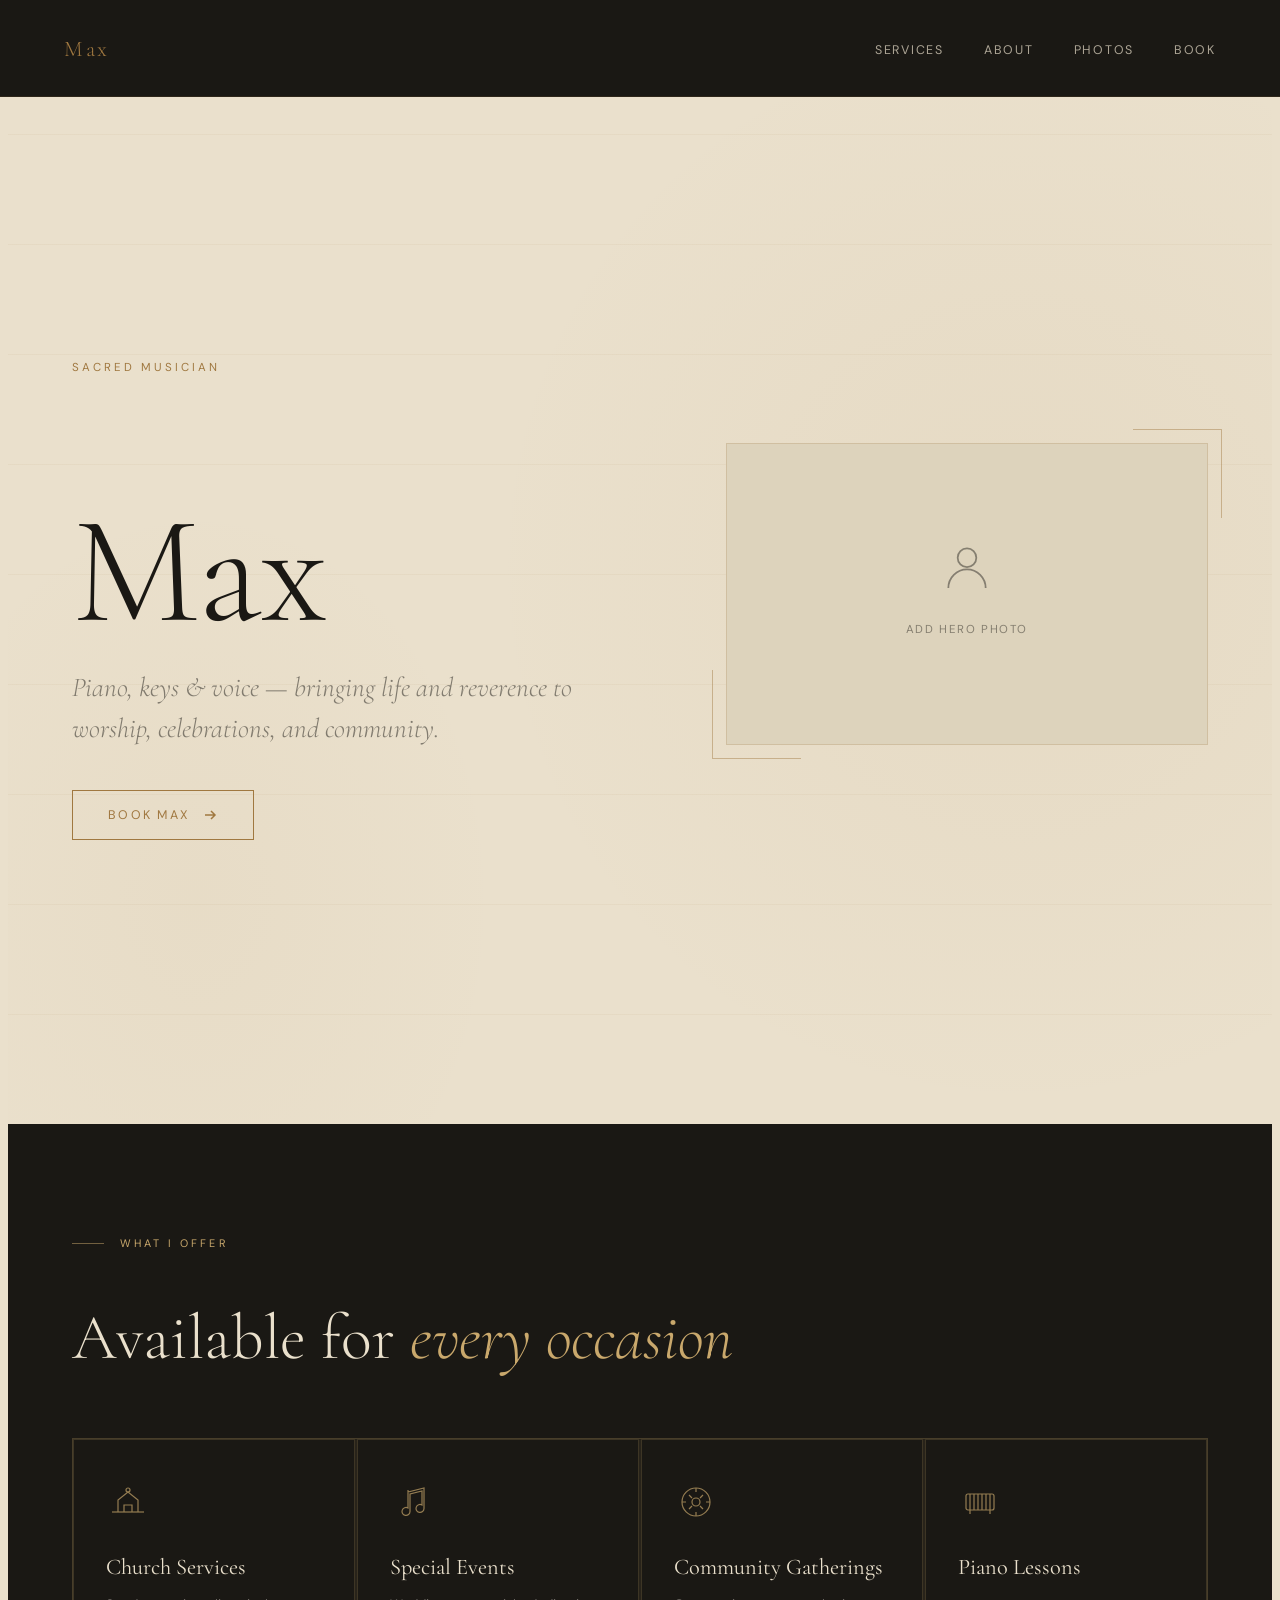
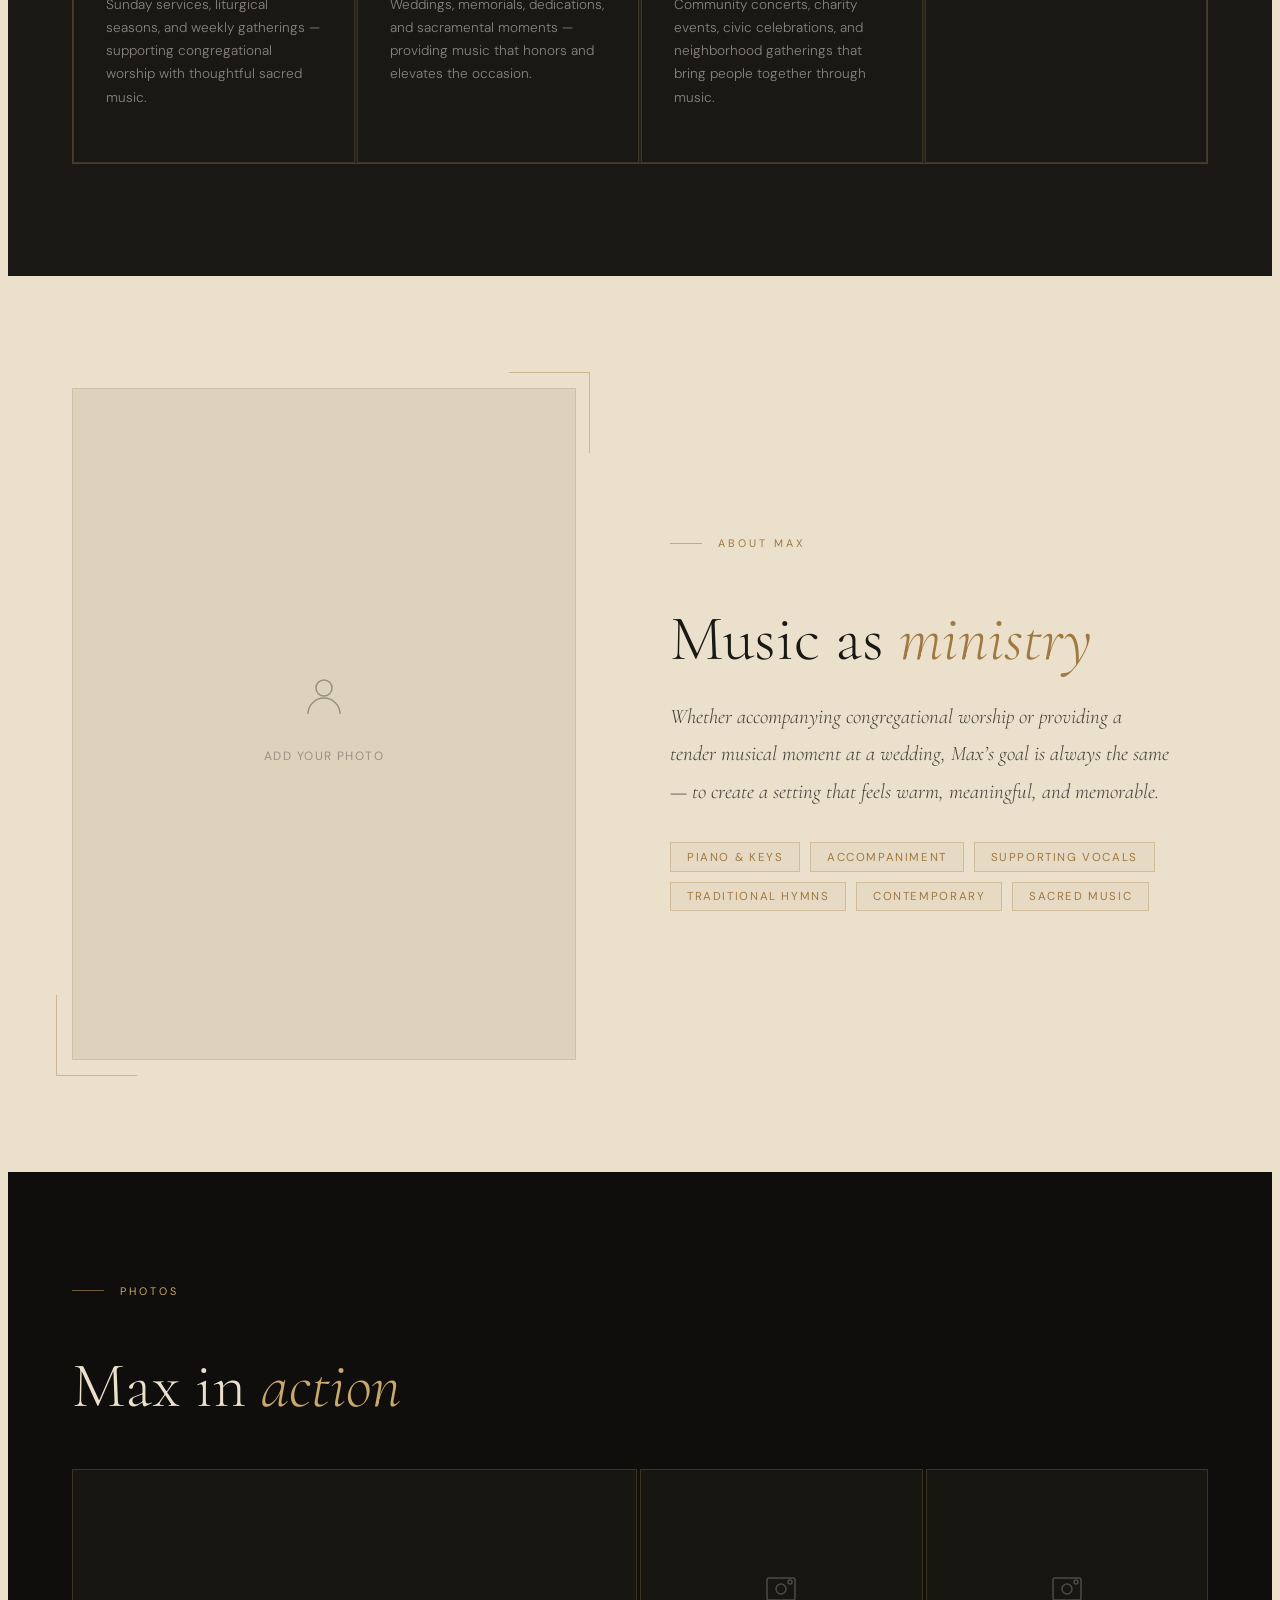
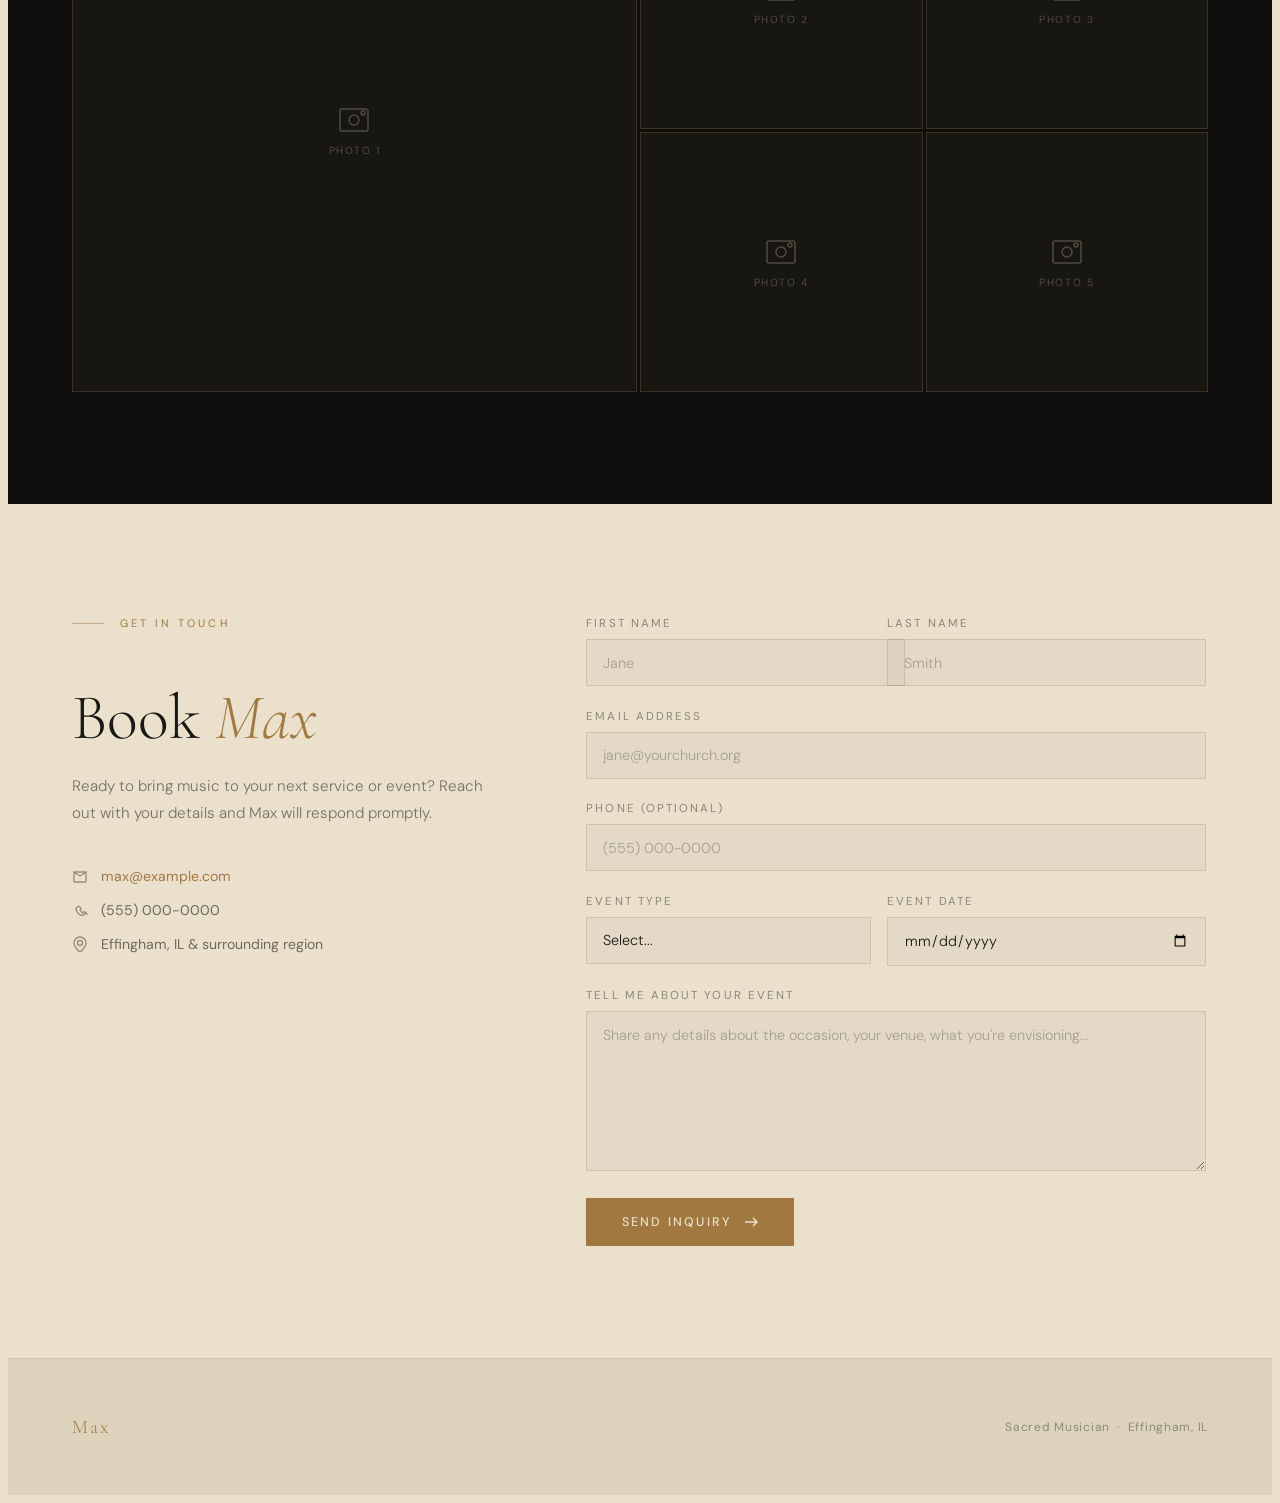
==== commit d040d433: "Add Piano Lessons service card to index.html" ====
--- a/index.html
+++ b/index.html
@@ -110,6 +110,15 @@
       <p class="service-desc">Community concerts, charity events, civic celebrations, and neighborhood gatherings that bring people together through music.</p>
     </div>
 
+    <div class="service-card">
+  <svg class="service-icon" viewBox="0 0 44 44" fill="none" stroke="#C9A86C" stroke-width="1.2">
+    <rect x="8" y="14" width="28" height="16" rx="2"/>
+    <path d="M12 14v16M16 14v16M20 14v16M24 14v16M28 14v16M32 14v16"/>
+    <path d="M12 30v4M32 30v4"/>
+  </svg>
+  <div class="service-name">Piano Lessons</div>
+  </div>
+
   </div>
 </section>
 
--- a/style.css
+++ b/style.css
@@ -672,9 +672,7 @@
 
   .form-group {
     margin-bottom: 1.4rem;
-   display: flex;
-  flex-direction: column;
-}
+  }
 
   .form-group label {
     display: block;
@@ -688,7 +686,7 @@
   .form-group input,
   .form-group select,
   .form-group textarea {
-    /* width: 100%; */
+    width: 100%;
     background: rgba(26,24,20,0.03);
     border: 1px solid rgba(160,120,64,0.25);
     color: var(--charcoal);
@@ -724,18 +722,10 @@
   }
 
   .form-row {
-    display: flex;
+    display: grid;
     grid-template-columns: 1fr 1fr;
     gap: 1rem;
   }
-
-.form-group:first-child {
-  flex: 1;   /* First name smaller */
-}
-
-.form-group:last-child {
-  flex: 2;   /* Last name bigger */
-}
 
   .form-submit {
     display: inline-flex;
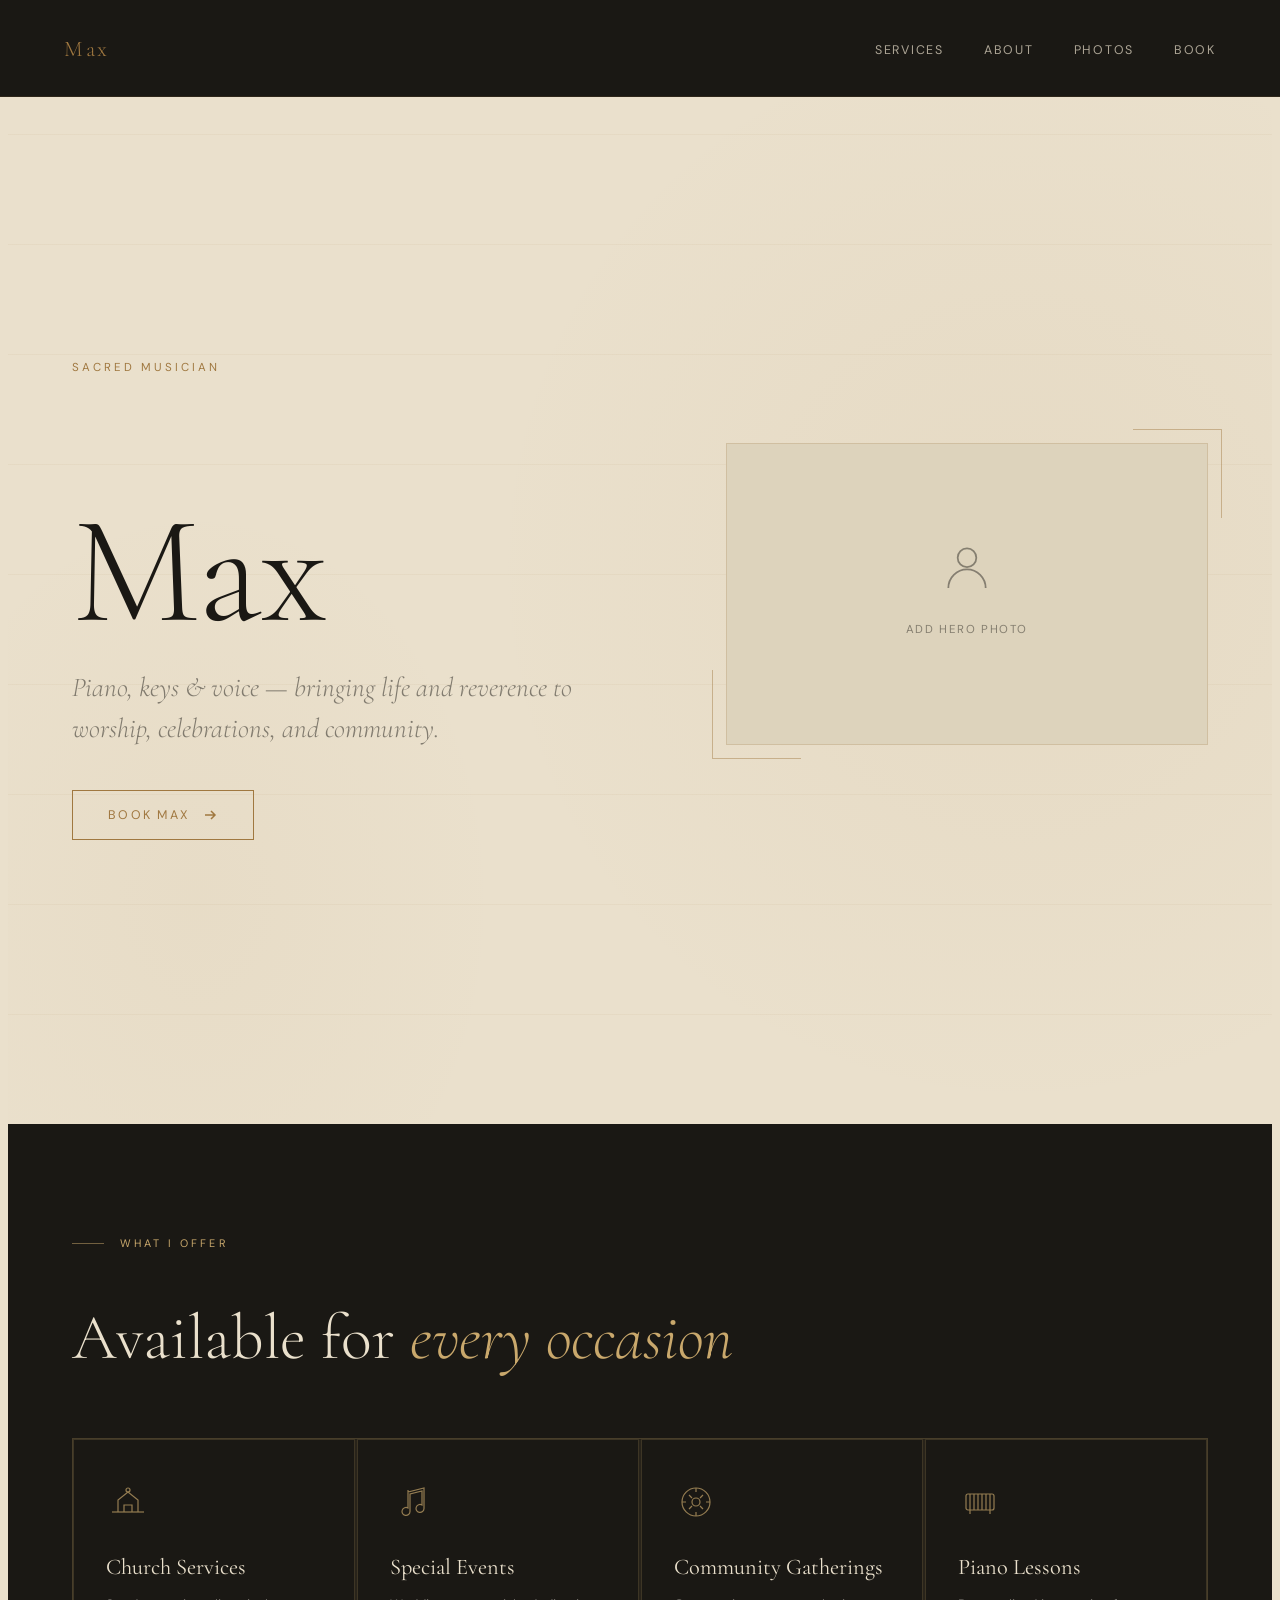
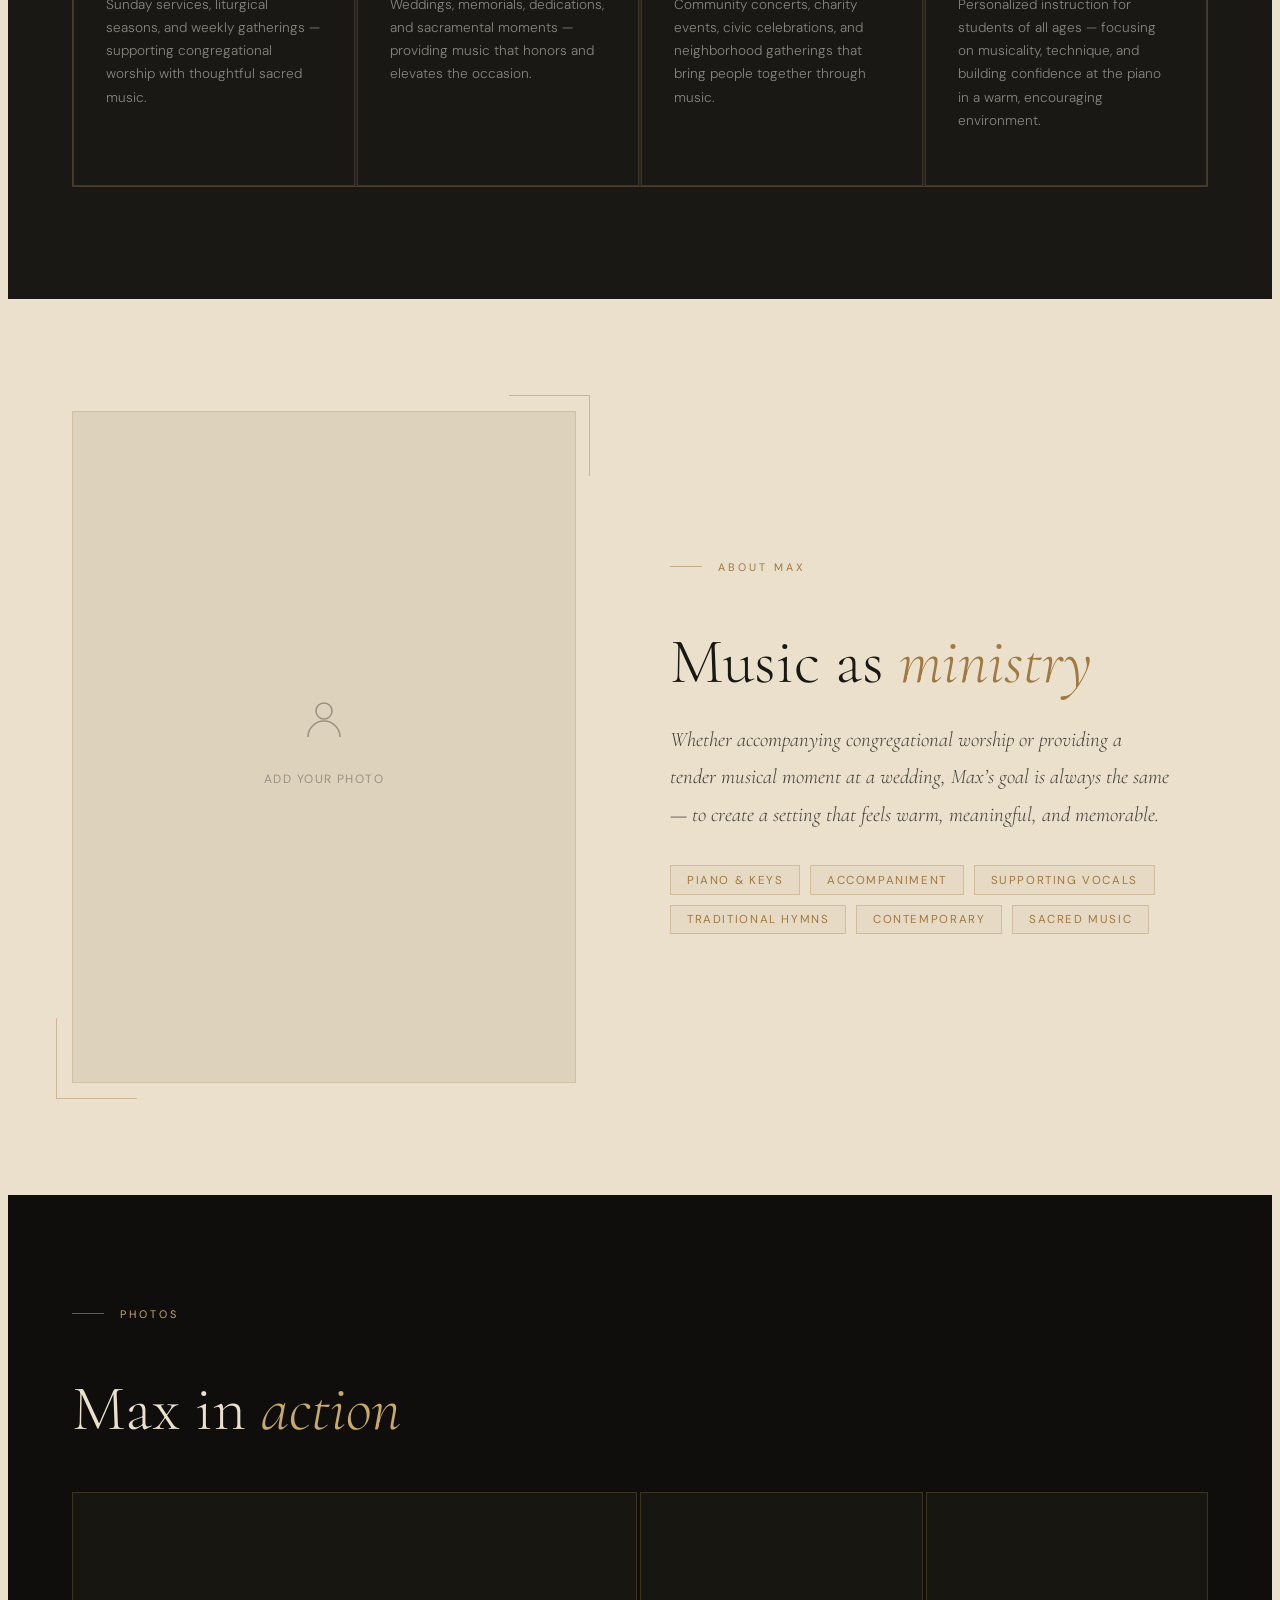
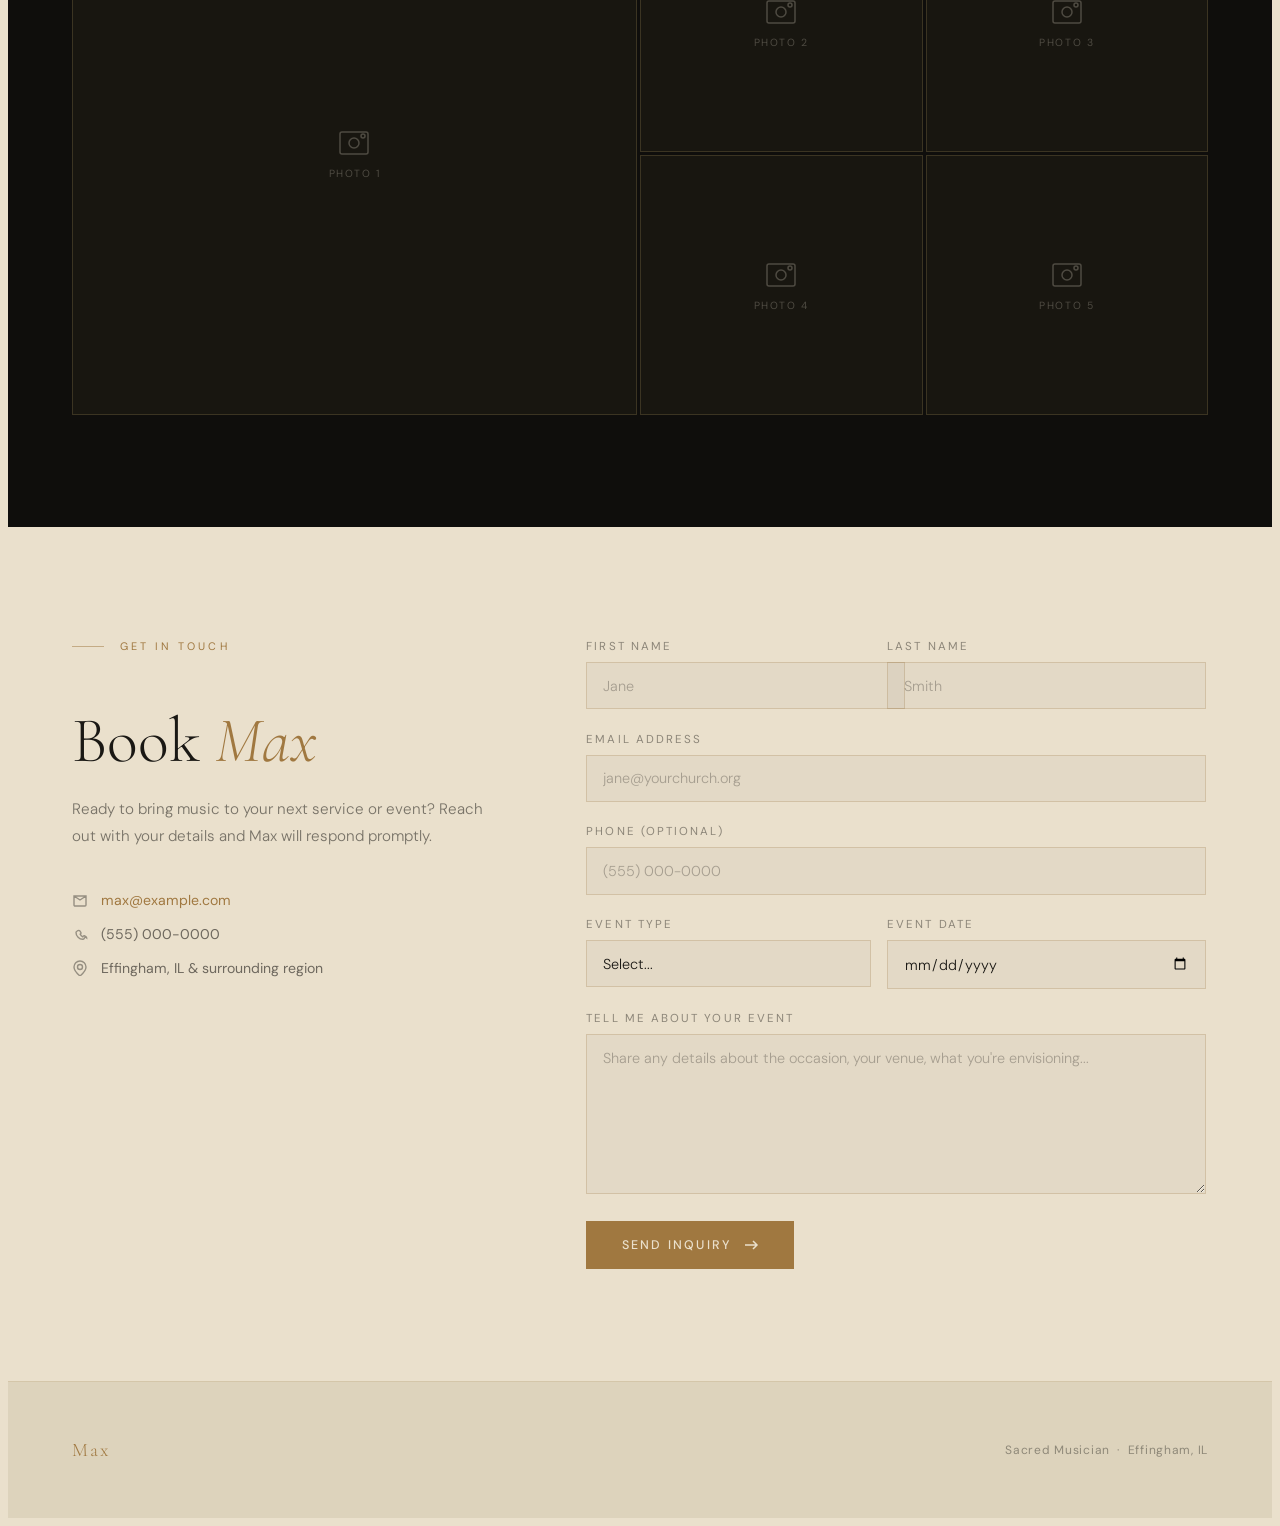
==== commit d87f7916: "Add service description for Piano Lessons Added a description paragraph for Piano Lessons service." ====
--- a/index.html
+++ b/index.html
@@ -117,6 +117,9 @@
     <path d="M12 30v4M32 30v4"/>
   </svg>
   <div class="service-name">Piano Lessons</div>
+      <p class="service-desc">
+    Personalized instruction for students of all ages — focusing on musicality, technique, and building confidence at the piano in a warm, encouraging environment.
+  </p>
   </div>
 
   </div>
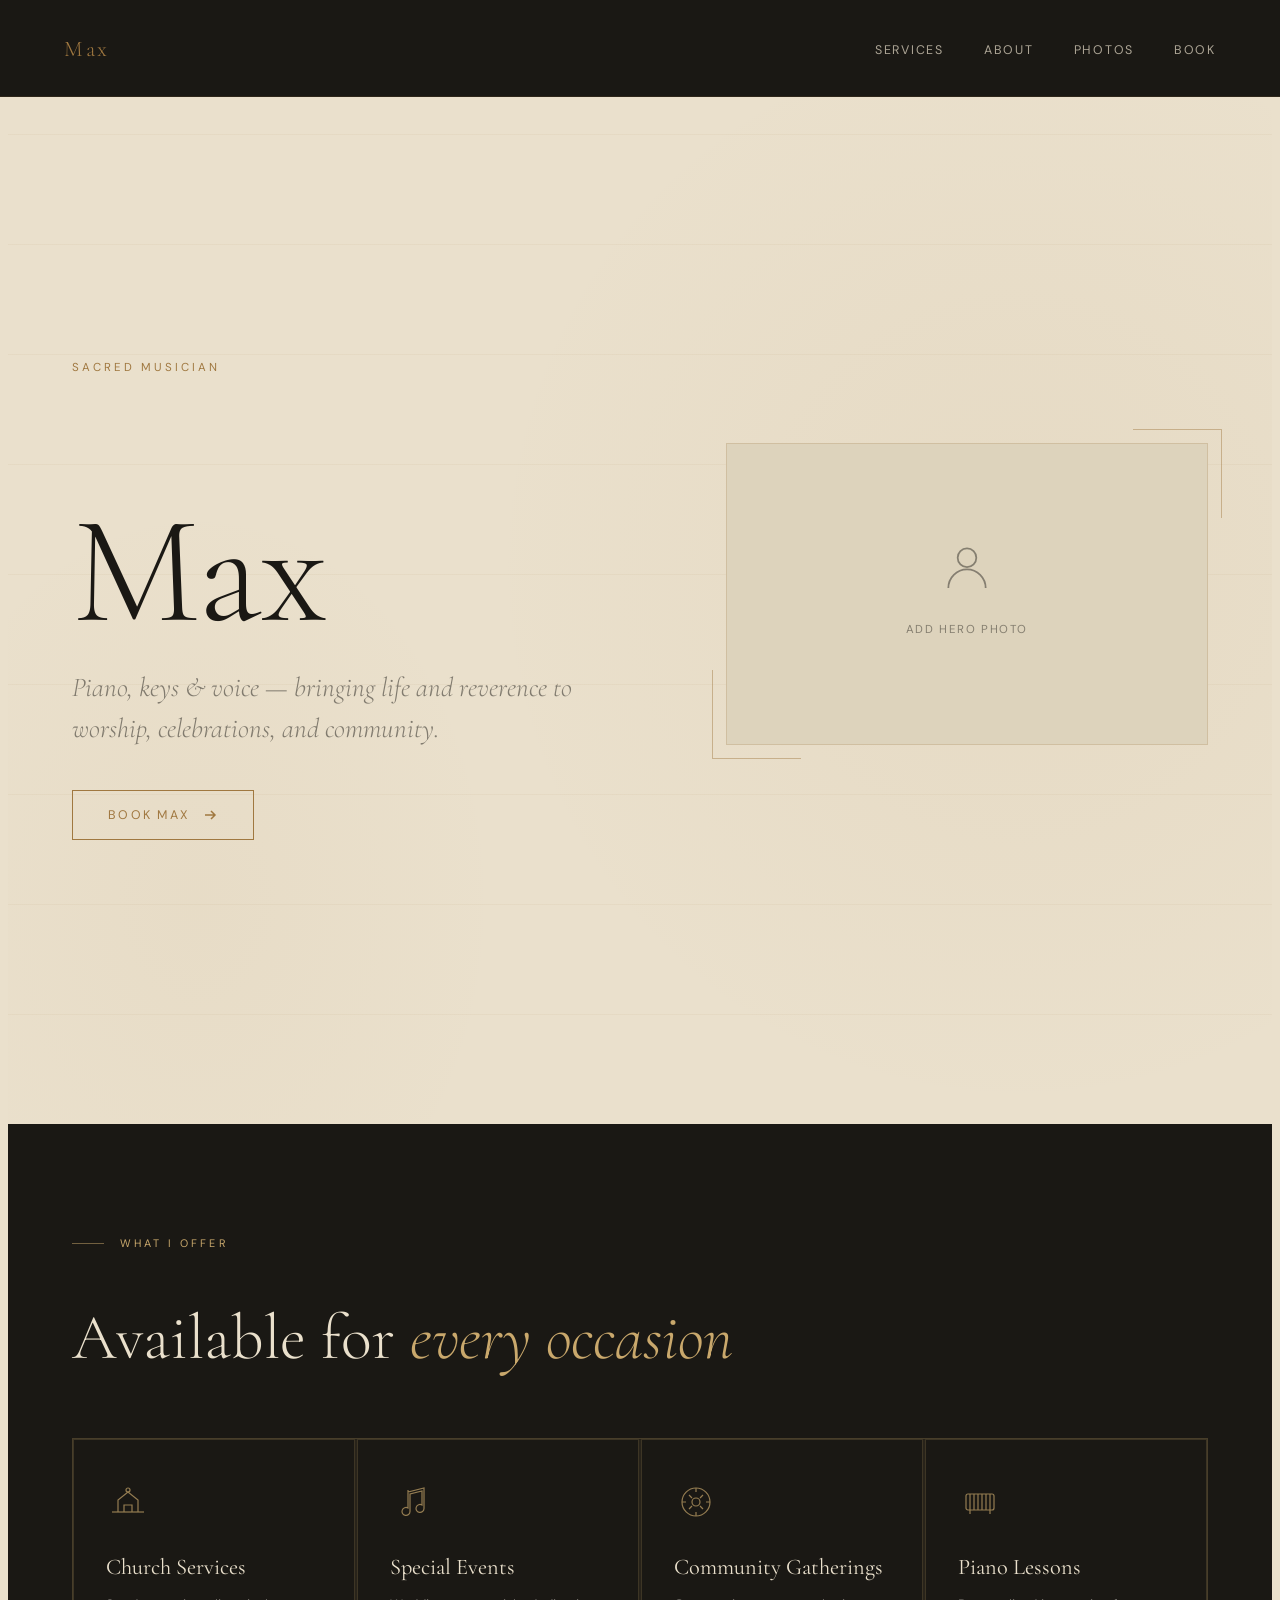
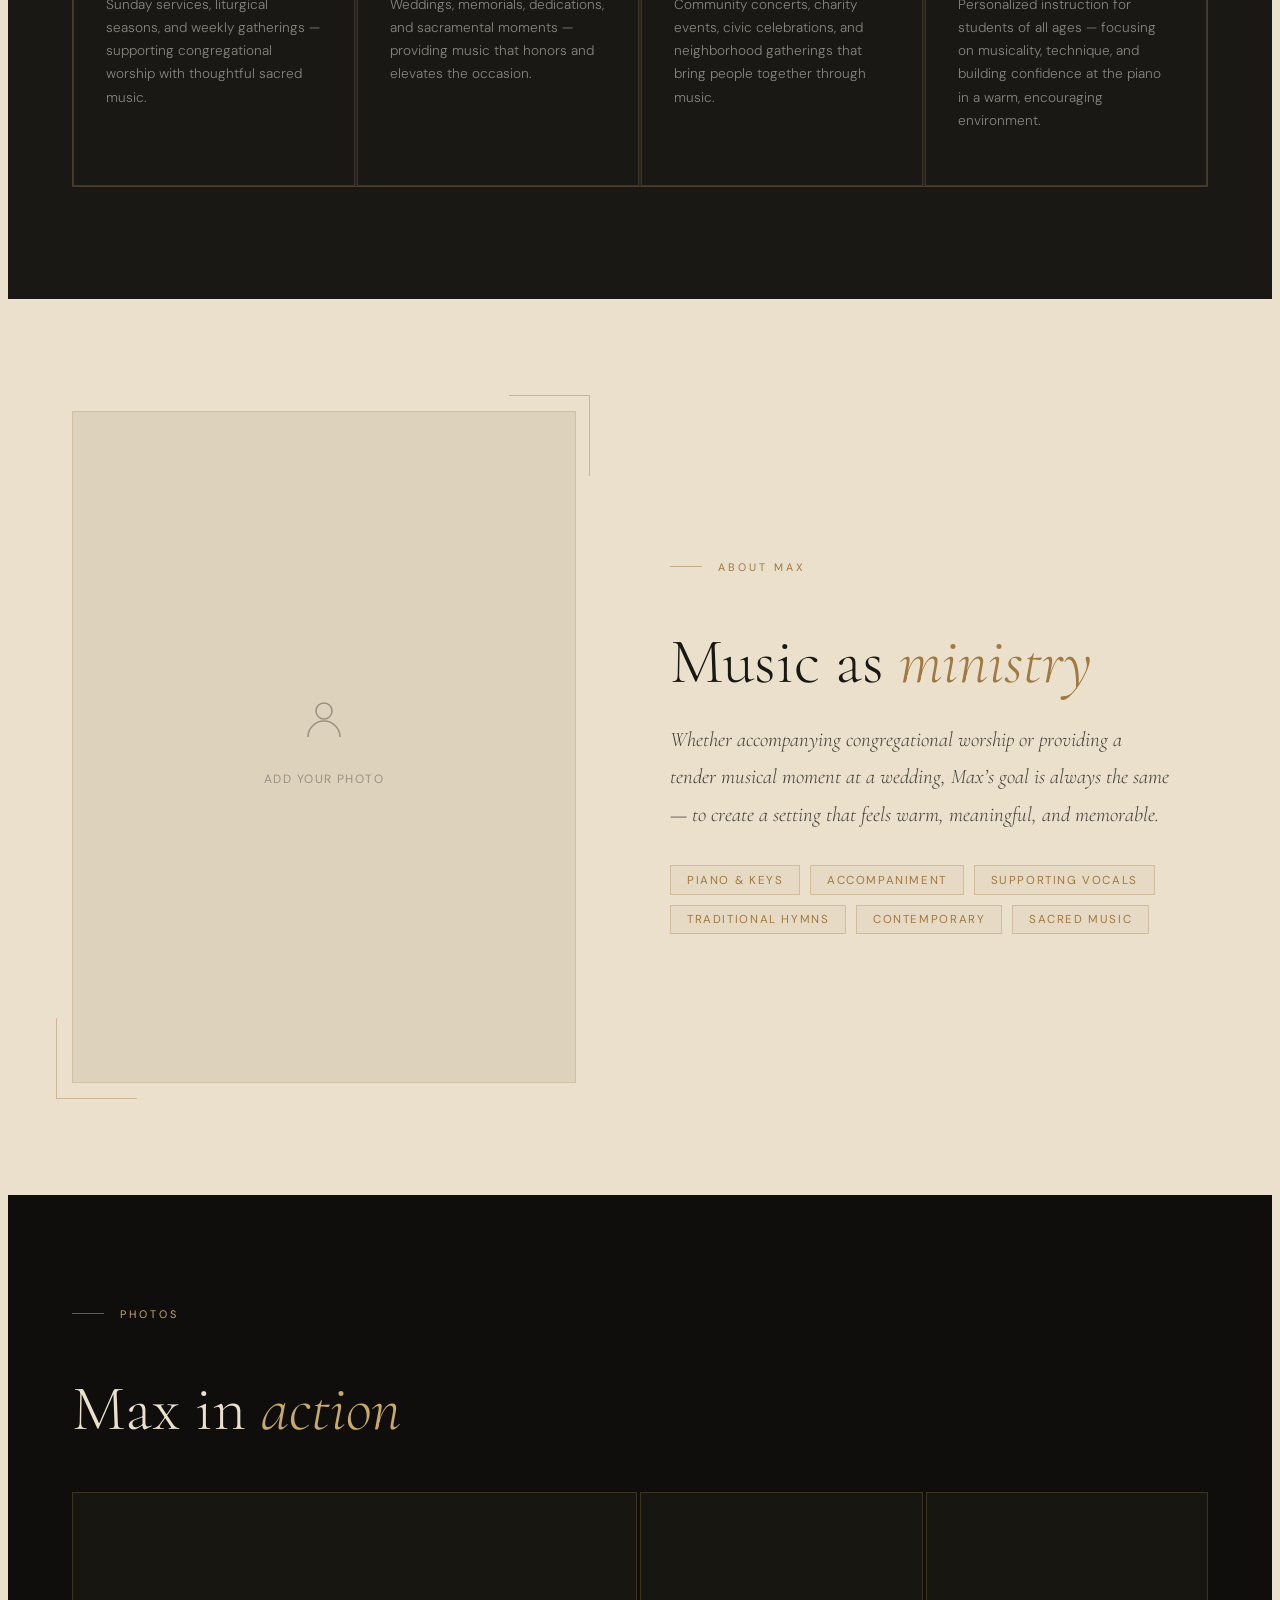
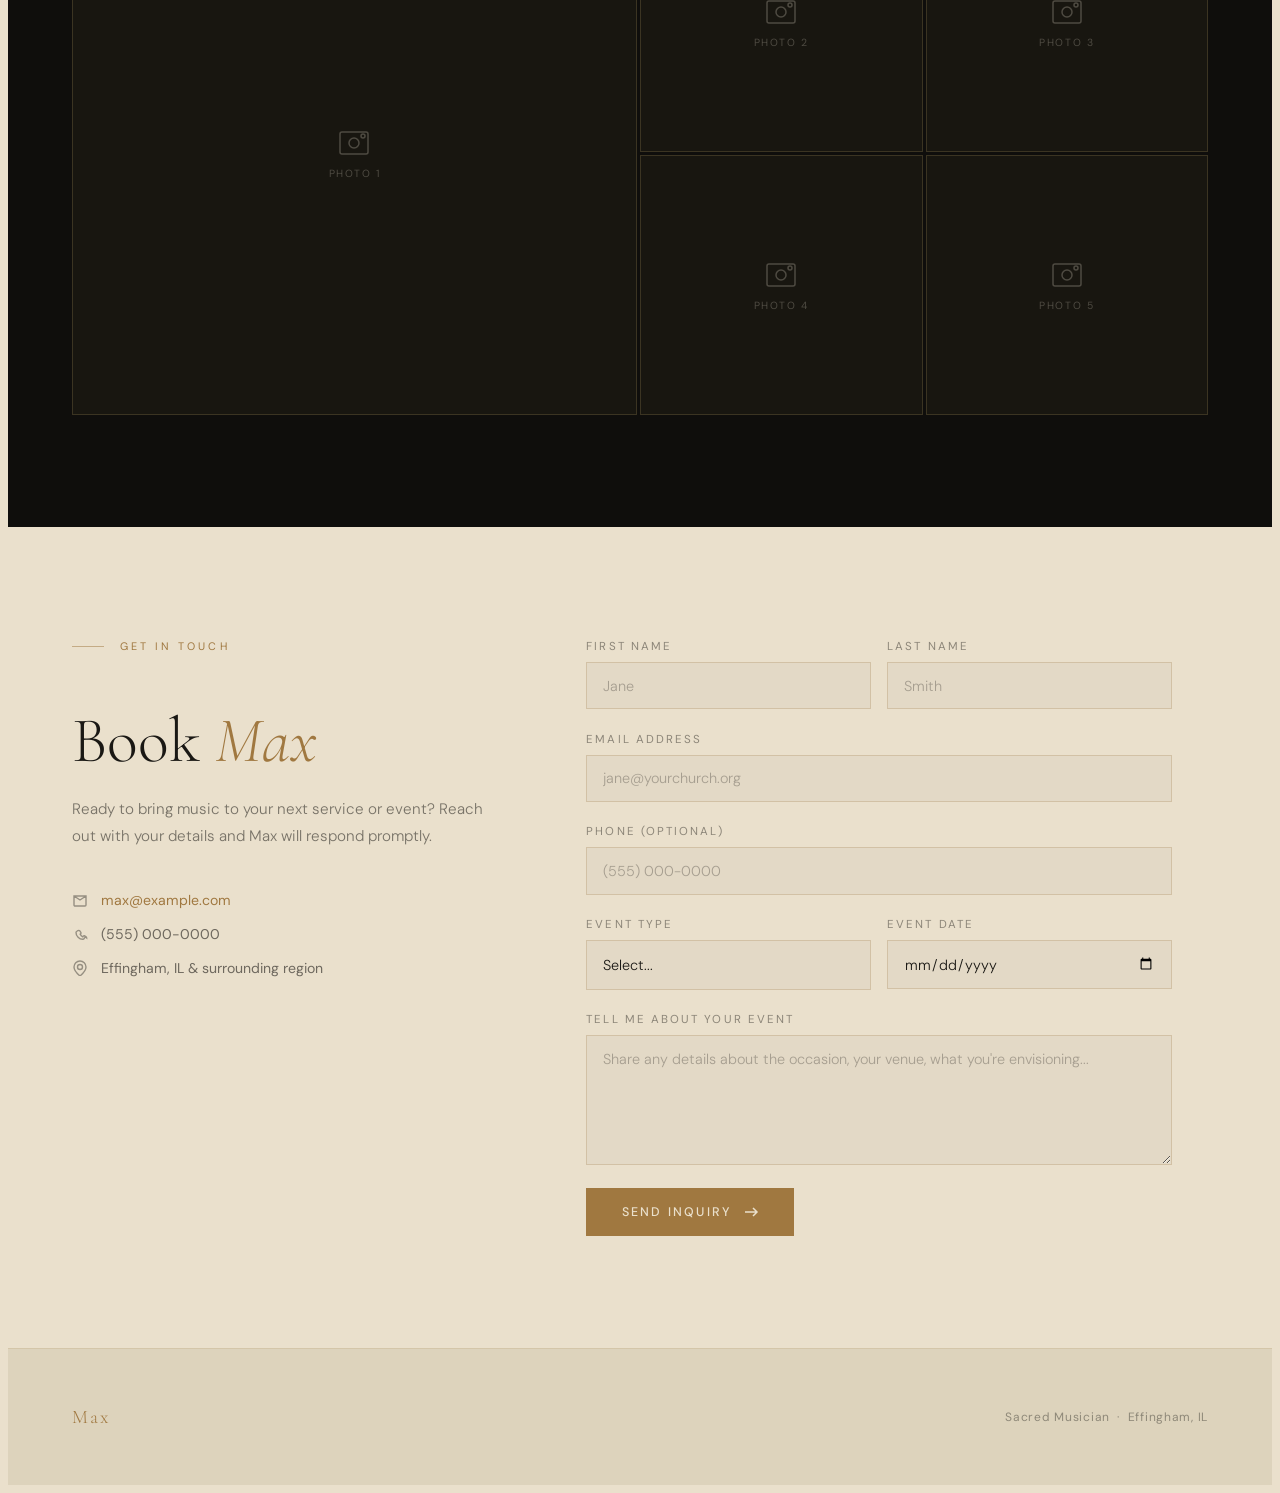
==== commit 02dd35f0: "Add 'Piano Lessons' option to select dropdown" ====
--- a/index.html
+++ b/index.html
@@ -283,6 +283,7 @@
             <option>Wedding</option>
             <option>Memorial / Funeral</option>
             <option>Community Gathering</option>
+            <option>Piano Lessons</option>
             <option>Other</option>
           </select>
         </div>
--- a/style.css
+++ b/style.css
@@ -672,6 +672,8 @@
 
   .form-group {
     margin-bottom: 1.4rem;
+   display: flex;
+  flex-direction: column;
   }
 
   .form-group label {
@@ -698,6 +700,7 @@
     transition: border-color 0.2s;
     appearance: none;
     border-radius: 0;
+   box-sizing: border-box;
   }
 
   .form-group select option {
@@ -720,6 +723,10 @@
     resize: vertical;
     min-height: 130px;
   }
+
+  .form-group #event-type {
+     height: 50px !important;
+}
 
   .form-row {
     display: grid;
